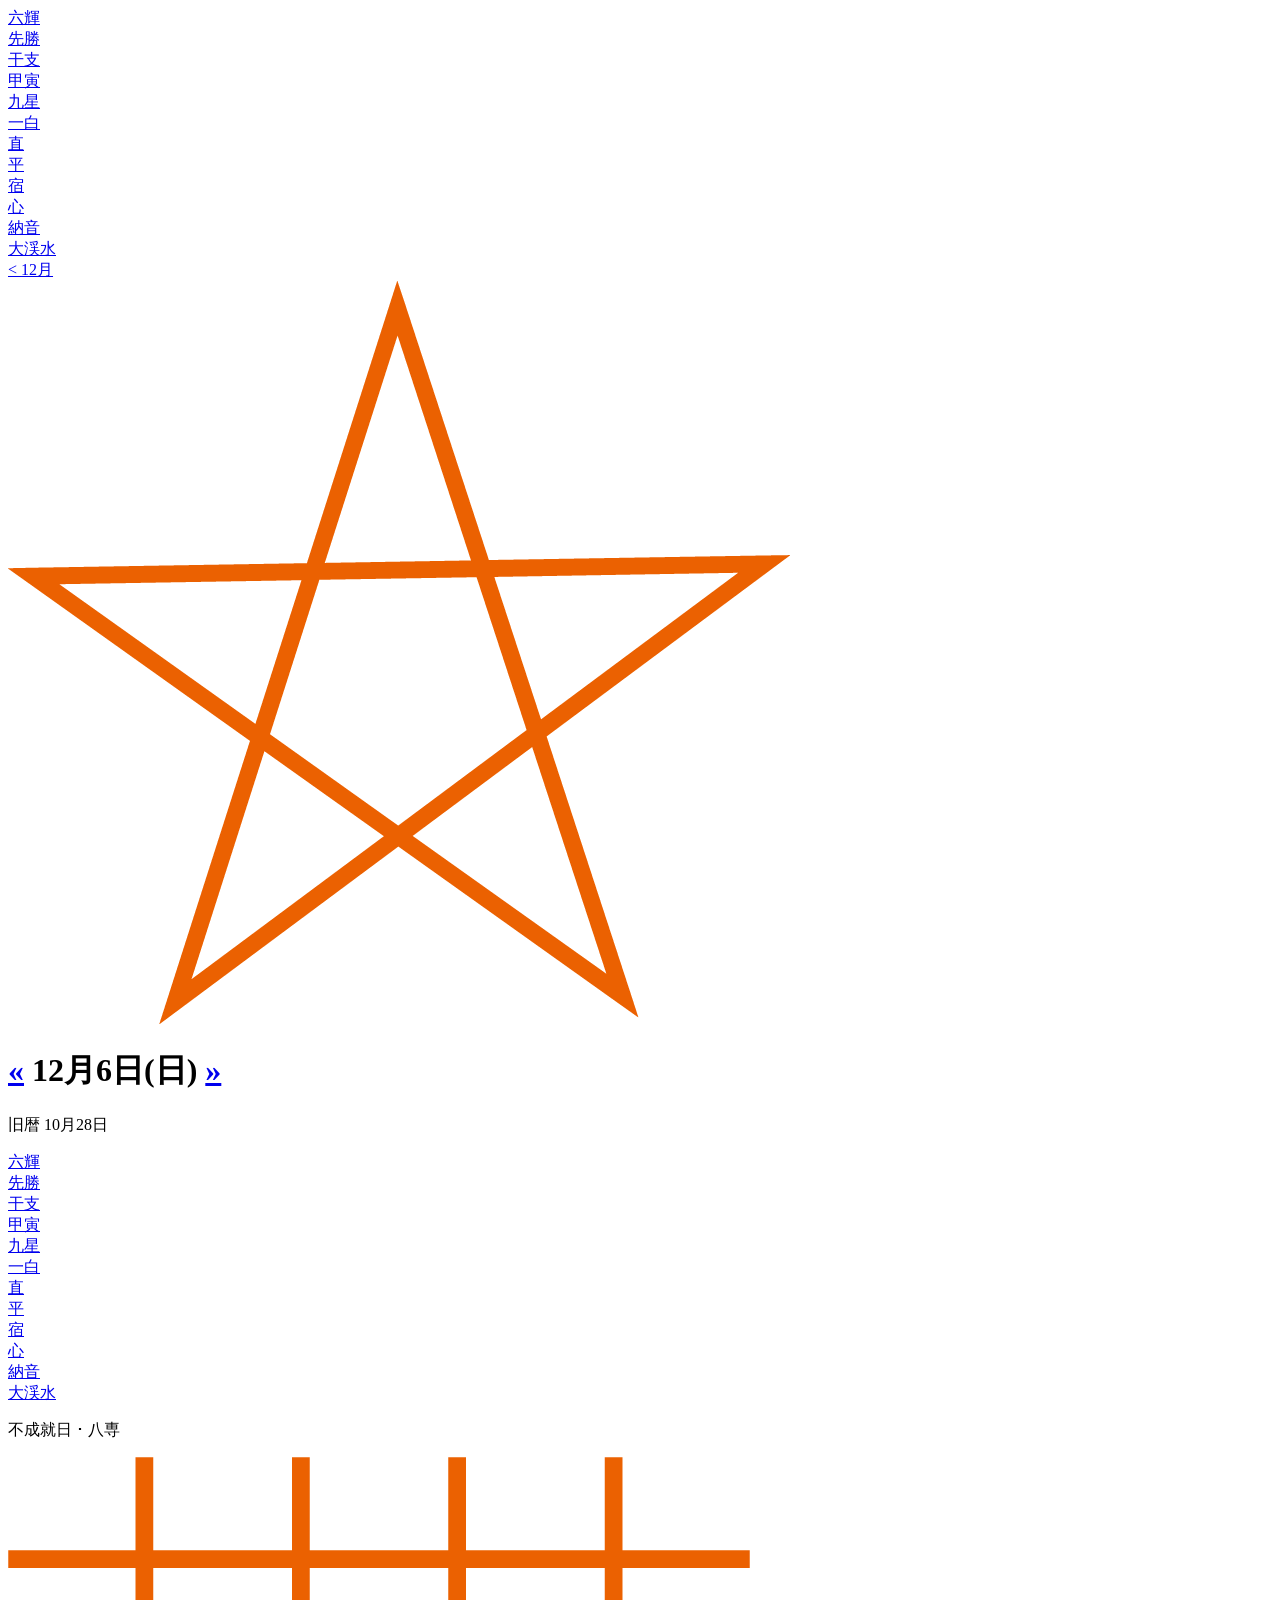
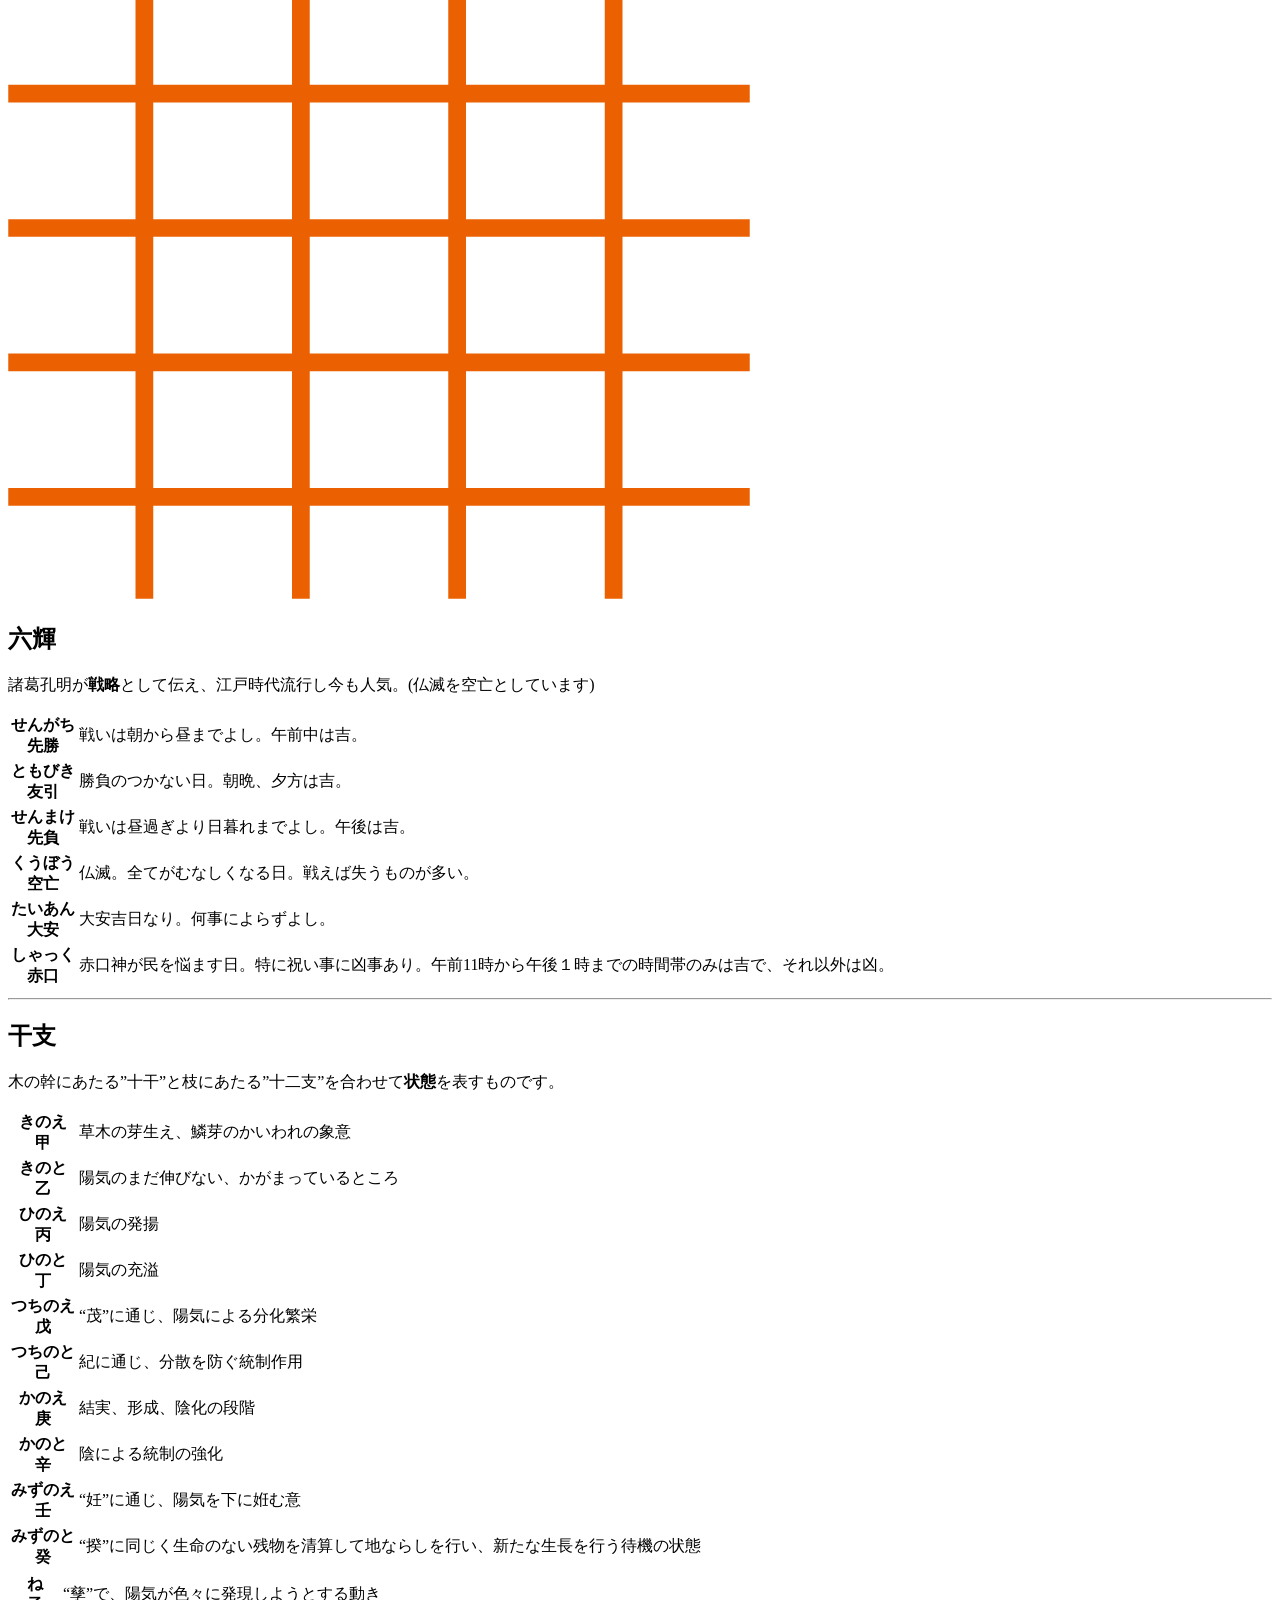
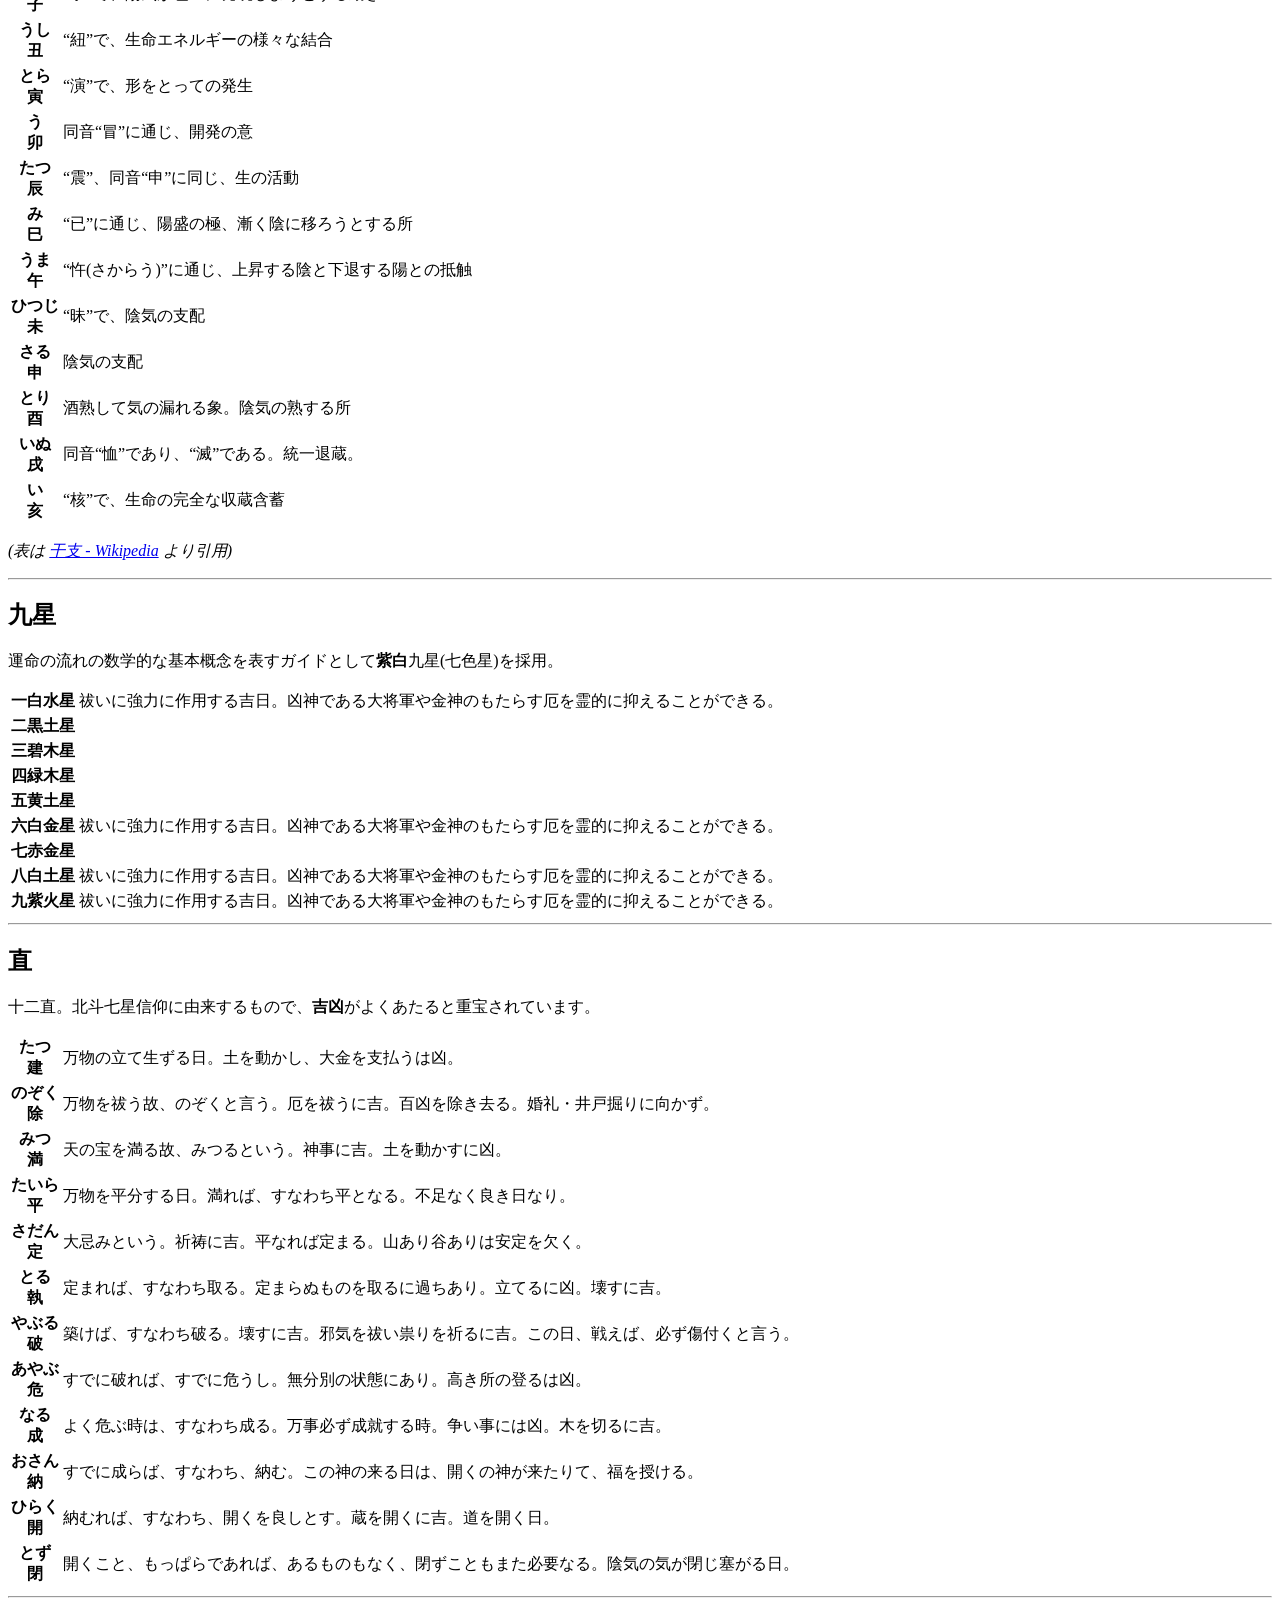
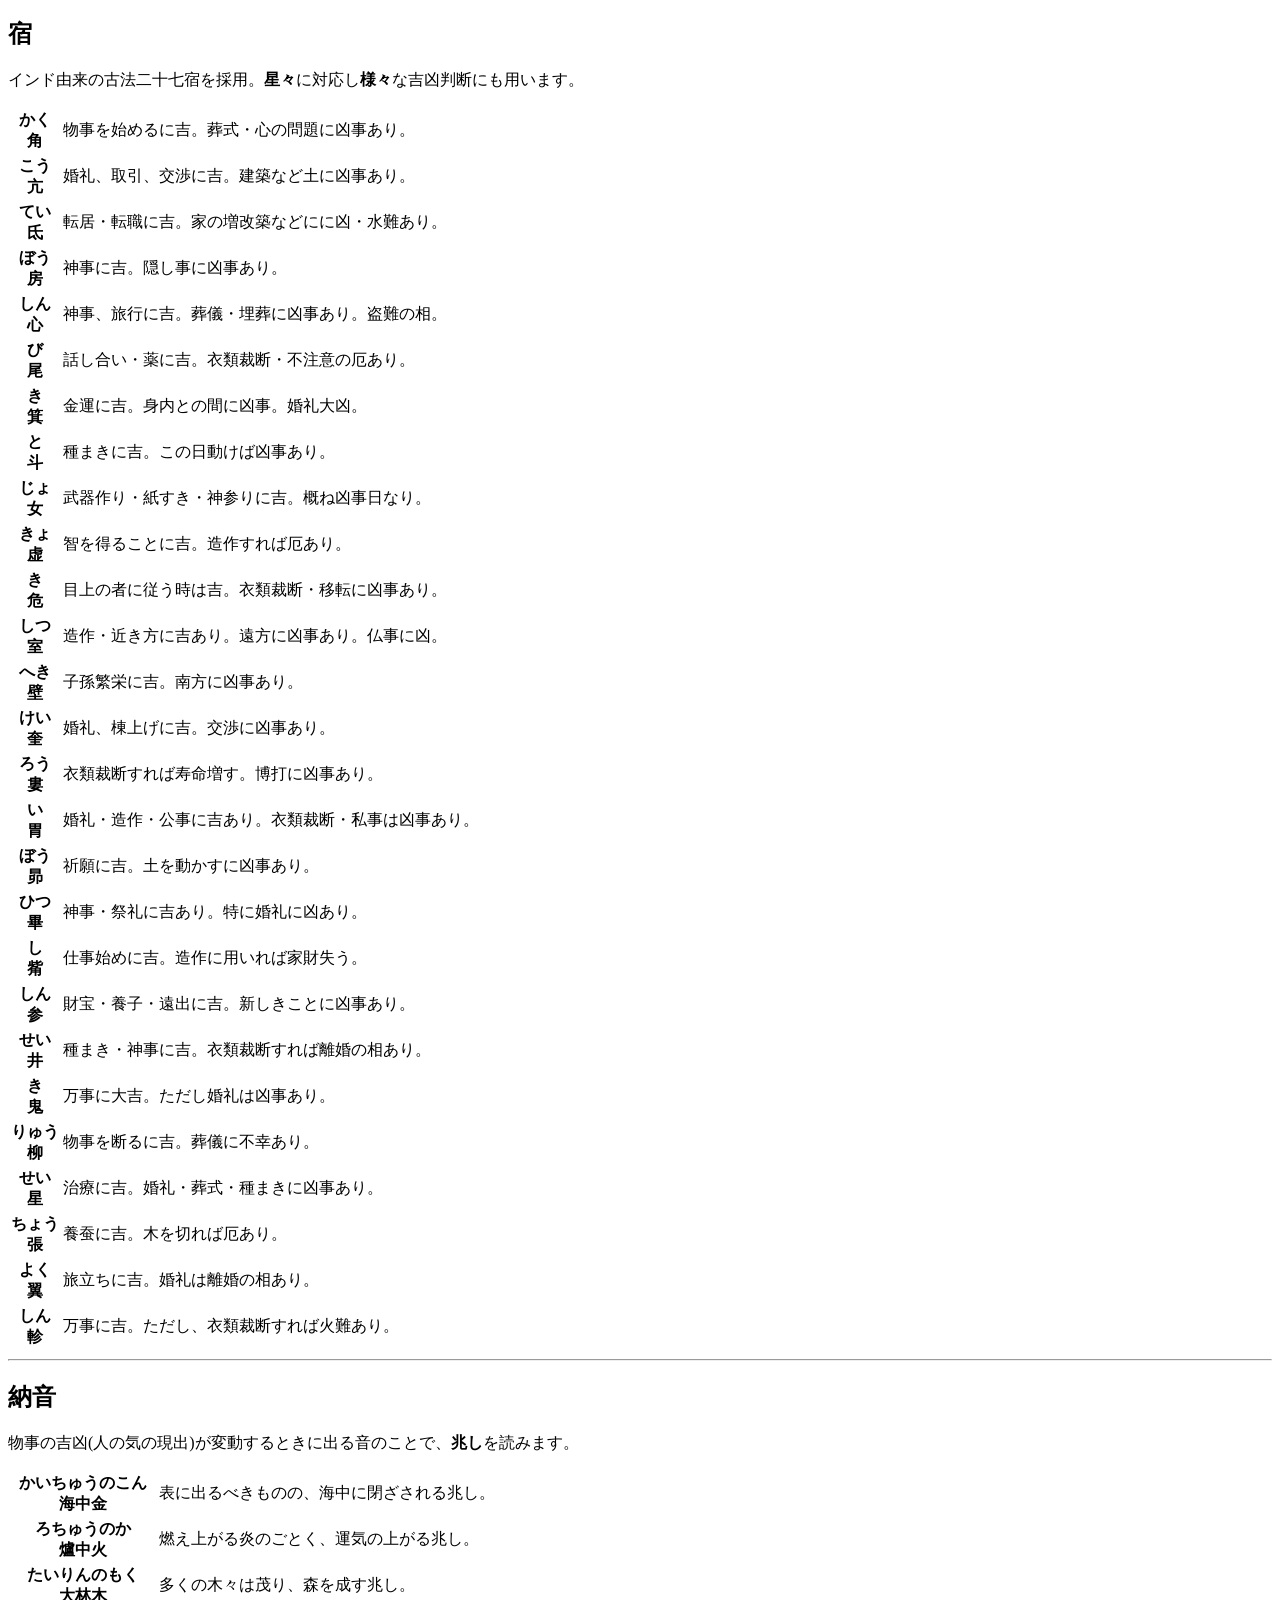
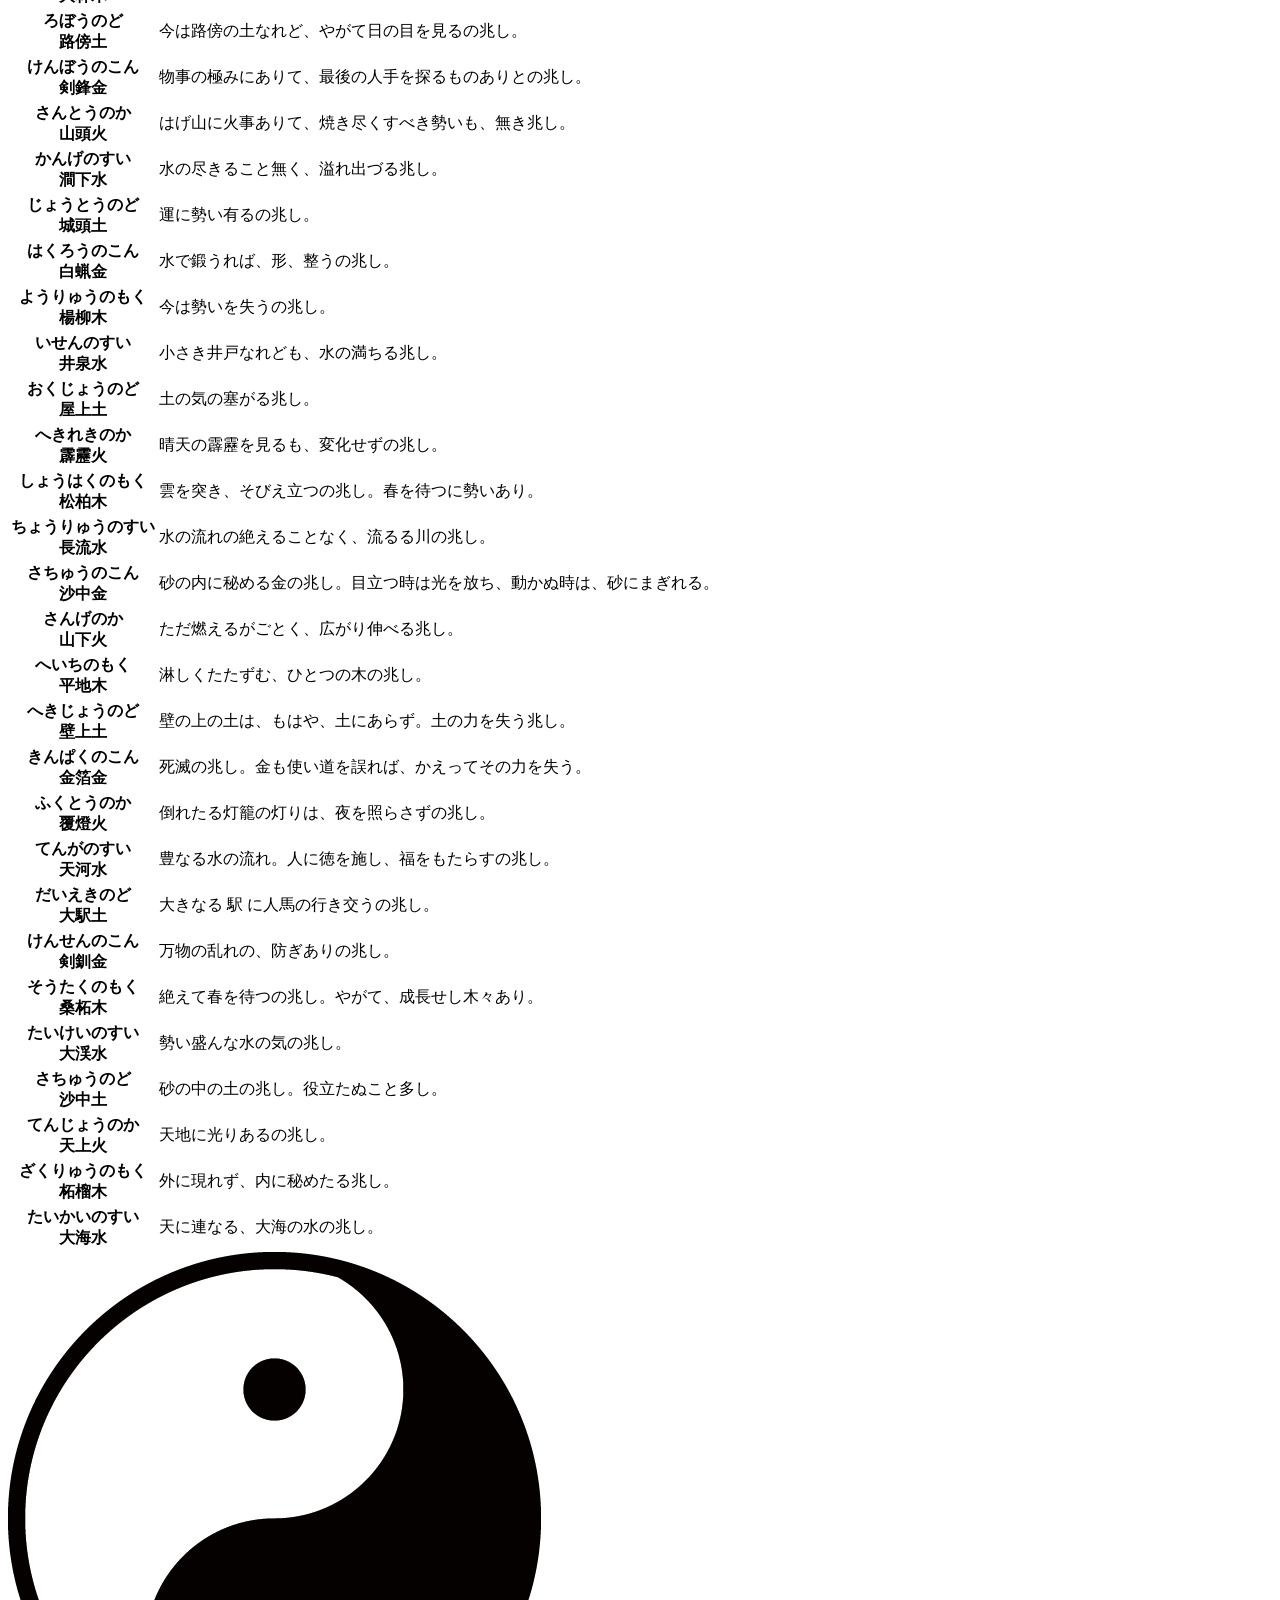
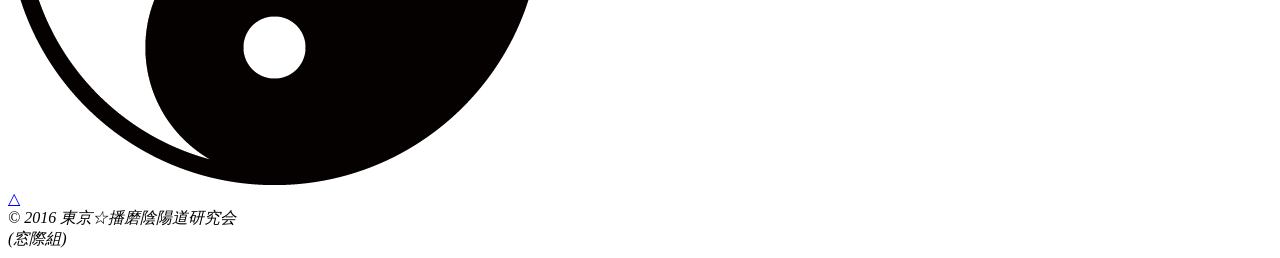
==== index.html @ 5d5a74a8 "Updates" ====
<!DOCTYPE html>
<html>
    <head>
        <title>播磨国陰陽暦</title>
        <meta http-equiv="Content-Type" content="text/html; charset=UTF-8" />
        <meta name="viewport" content="width=device-width, initial-scale=1" />
        <link rel="icon" type="image/png" href="/favicon.png">
        <link rel="apple-touch-icon" sizes="180x180" href="/favicon.png" />
        <link rel="stylesheet" type="text/css" href="koyomi.css" />
        <link rel="stylesheet" type="text/css" href="index.css" />
        <script type="text/javascript" src="hammer.min.js"></script>
    </head>
    <body>
        <div id="toolbar">
            <a href="#六輝" class="box"><div class="title">六輝</div><div class="rokki"></div></a><!--
            --><a href="#干支" class="box"><div class="title">干支</div><div class="eto"></div></a><!--
            --><a href="#九星" class="box"><div class="title">九星</div><div class="kyusei"></div></a><!--
            --><a href="#直" class="box"><div class="title">直</div><div class="choku"></div></a><!--
            --><a href="#宿" class="box"><div class="title">宿</div><div class="shuku"></div></a><!--
            --><a href="#納音" class="box"><div class="title">納音</div><div class="nattin"></div></a> 
        </div>
        <div id="koyomi">
            <div id="gotoMonth"></div>
            <a href="#" id="today"><img class="header" src="img/Five_Elements_and_Pentagram.png" /></a>
            
            <h1>
                <a href="#" class="navi" id="prev">&laquo;</a>
                <span class="current gotoCurrent" id="date"><span class="keyNumber">0</span>月<span class="keyNumber">0</span>日(□)</span>
                <a href="#" class="navi" id="next">&raquo;</a>
            </h1>
            <p class="old"><span class="gotoCurrent" id="oldDate">旧暦 0月0日</span></p>
            
            <a href="#六輝" class="box"><div class="title">六輝</div><div class="rokki"></div></a><!--
            --><a href="#干支" class="box"><div class="title">干支</div><div class="eto"></div></a><!--
            --><a href="#九星" class="box"><div class="title">九星</div><div class="kyusei"></div></a><!--
            --><a href="#直" class="box"><div class="title">直</div><div class="choku"></div></a><!--
            --><a href="#宿" class="box"><div class="title">宿</div><div class="shuku"></div></a><!--
            --><a href="#納音" class="box"><div class="title">納音</div><div class="nattin"></div></a> 
            
            <p id="tags"></p>
            
            <img class="footer" src="img/4×5.png" />
        </div>
        <div id="explanation">
            <!-- 解説 -->
        </div>
        
        <div id="footer-container">
            <img class="footer" src="img/yingyang.png" />
        </div>
        
        <div id="top-container">
            <a href="#" class="navi" id="top">△</a>
        </div>
        
        <address>&copy; 2016 東京☆播磨陰陽道研究会<br />(窓際組)</address>

        <script type="text/javascript" src="main.bundle.js"></script>
    </body>
</html>
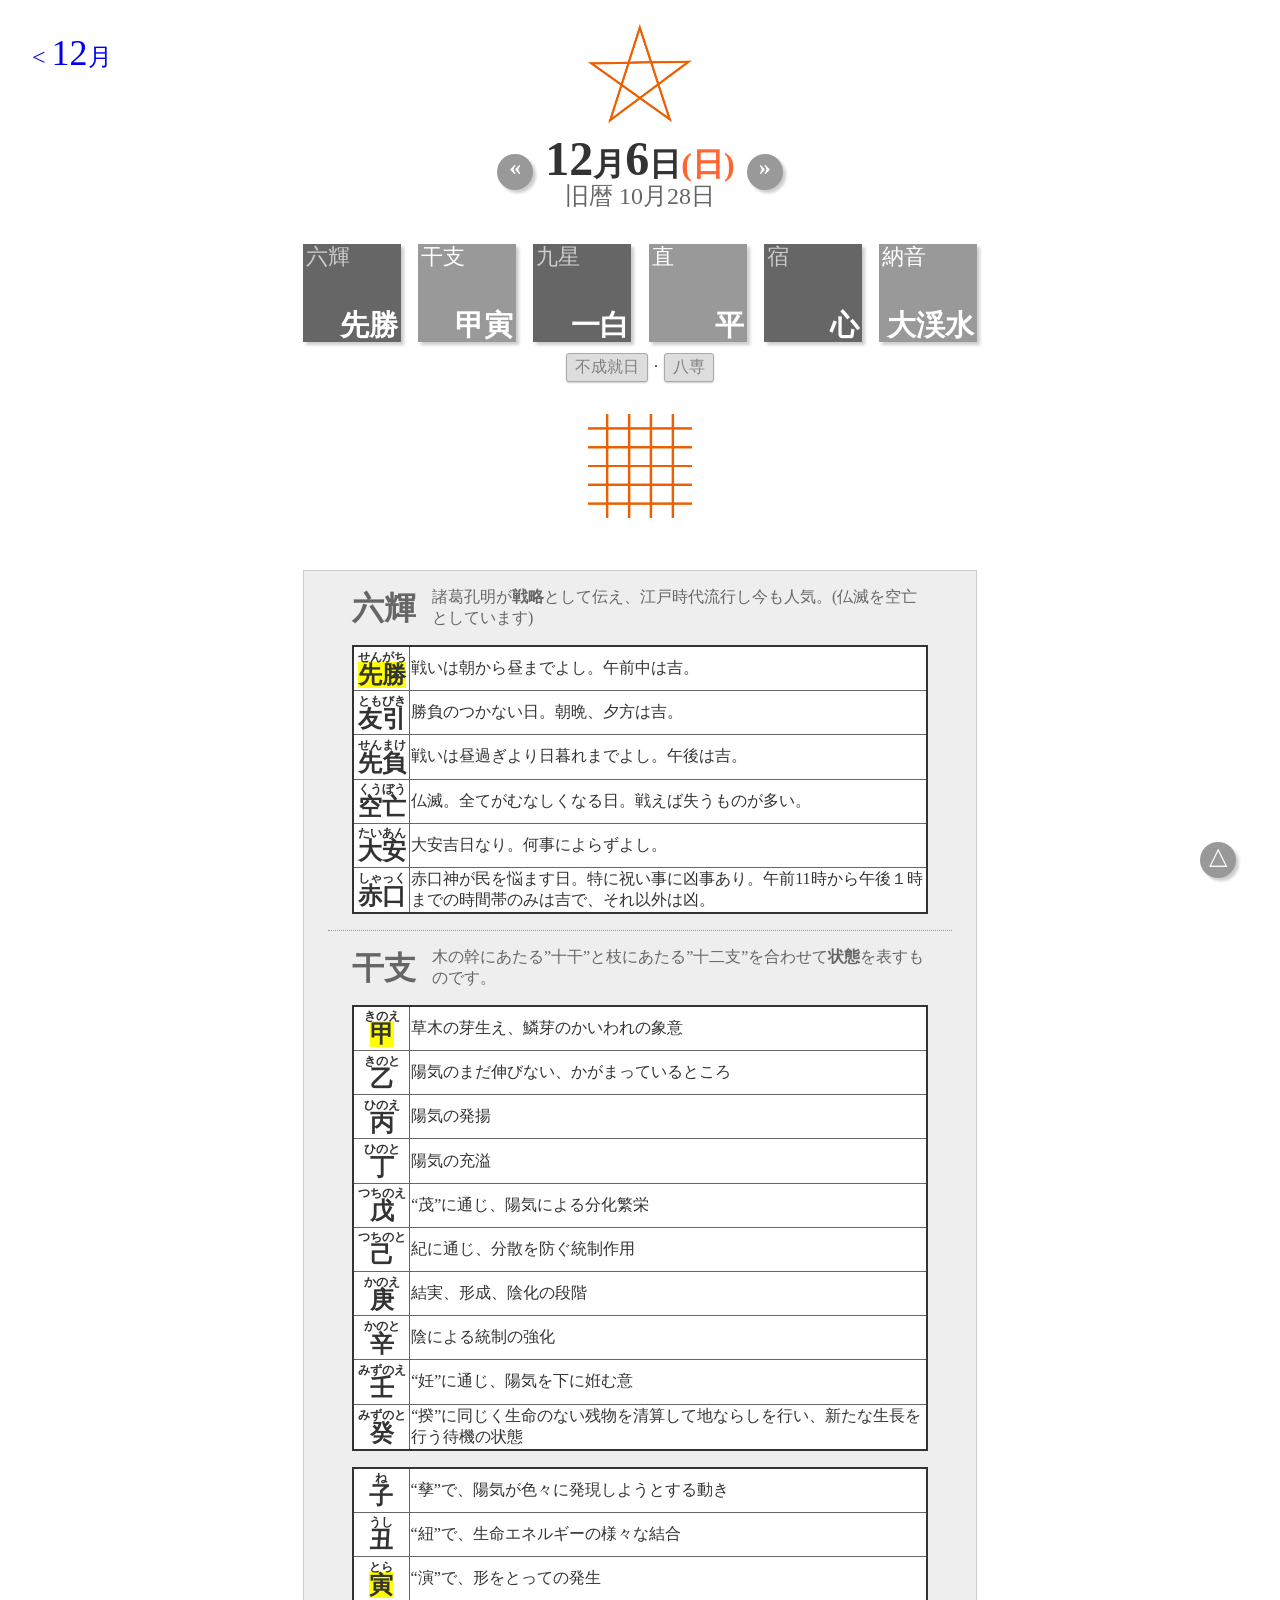
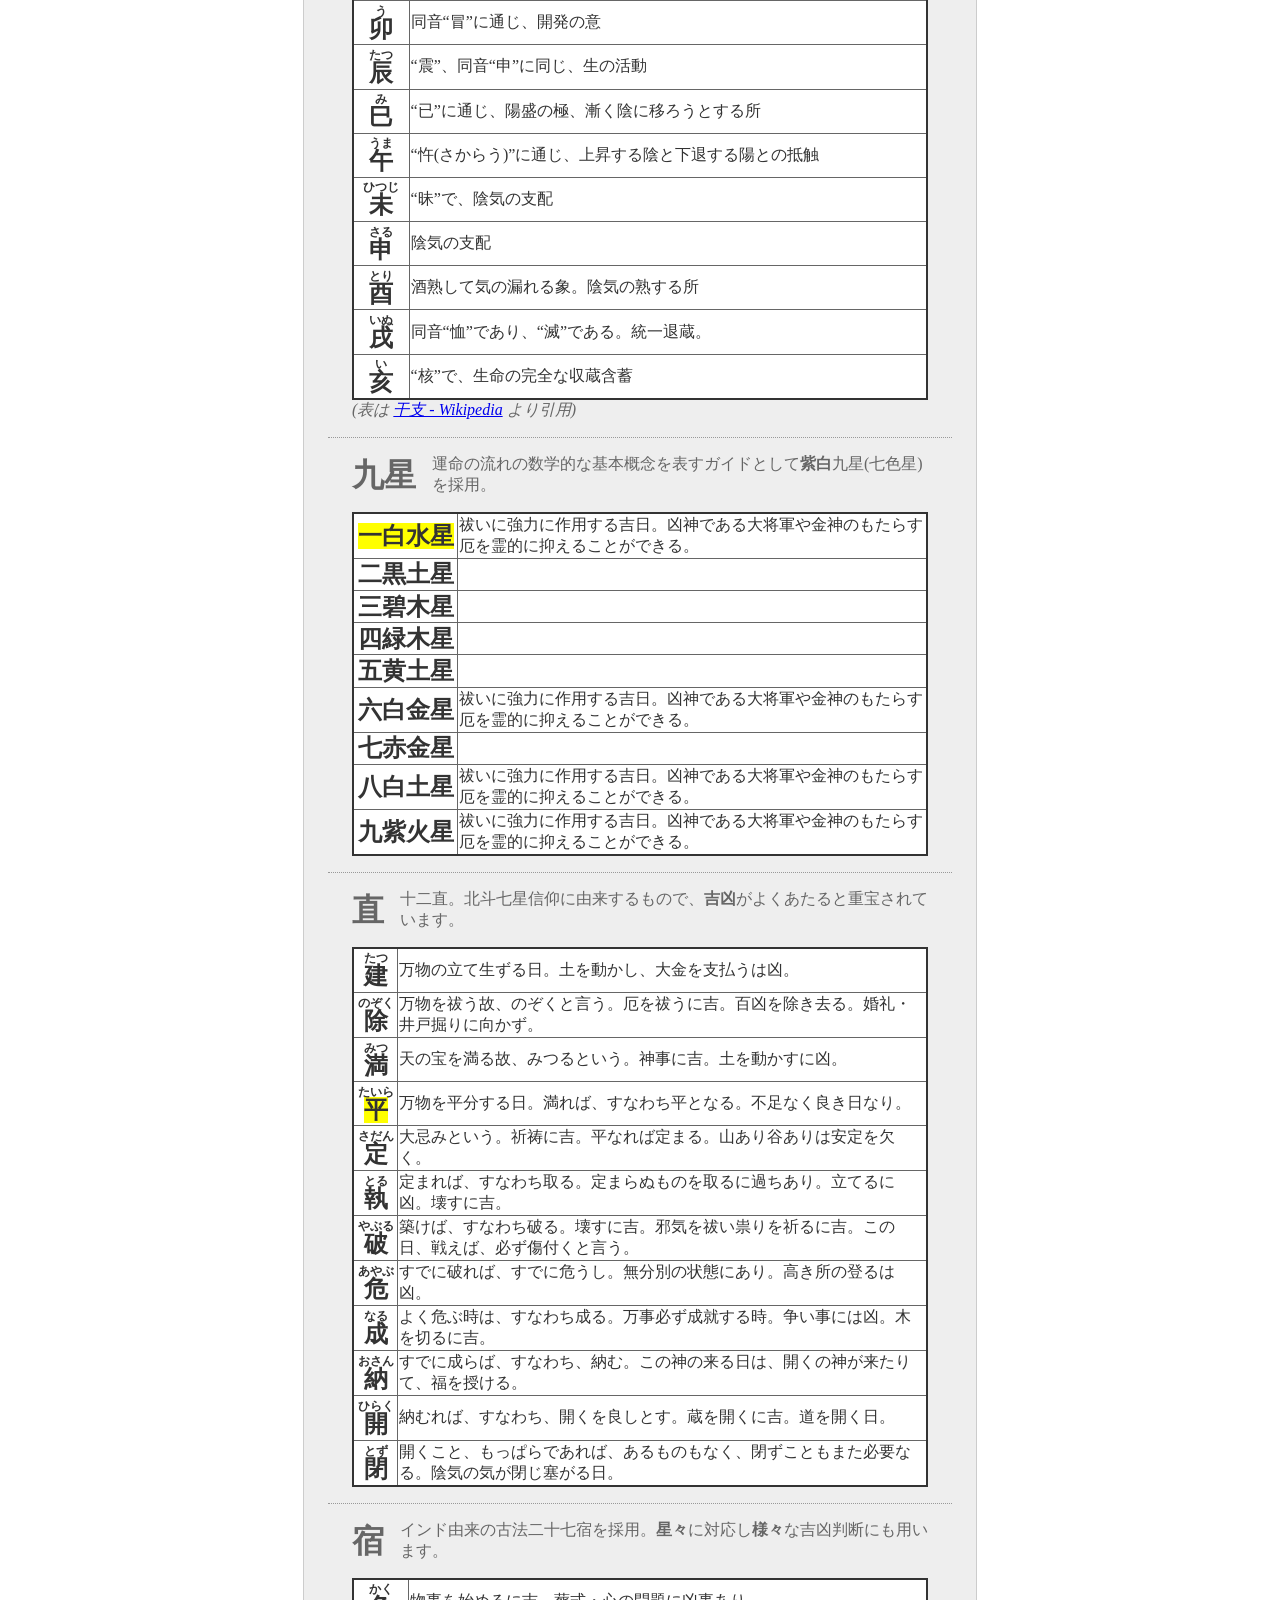
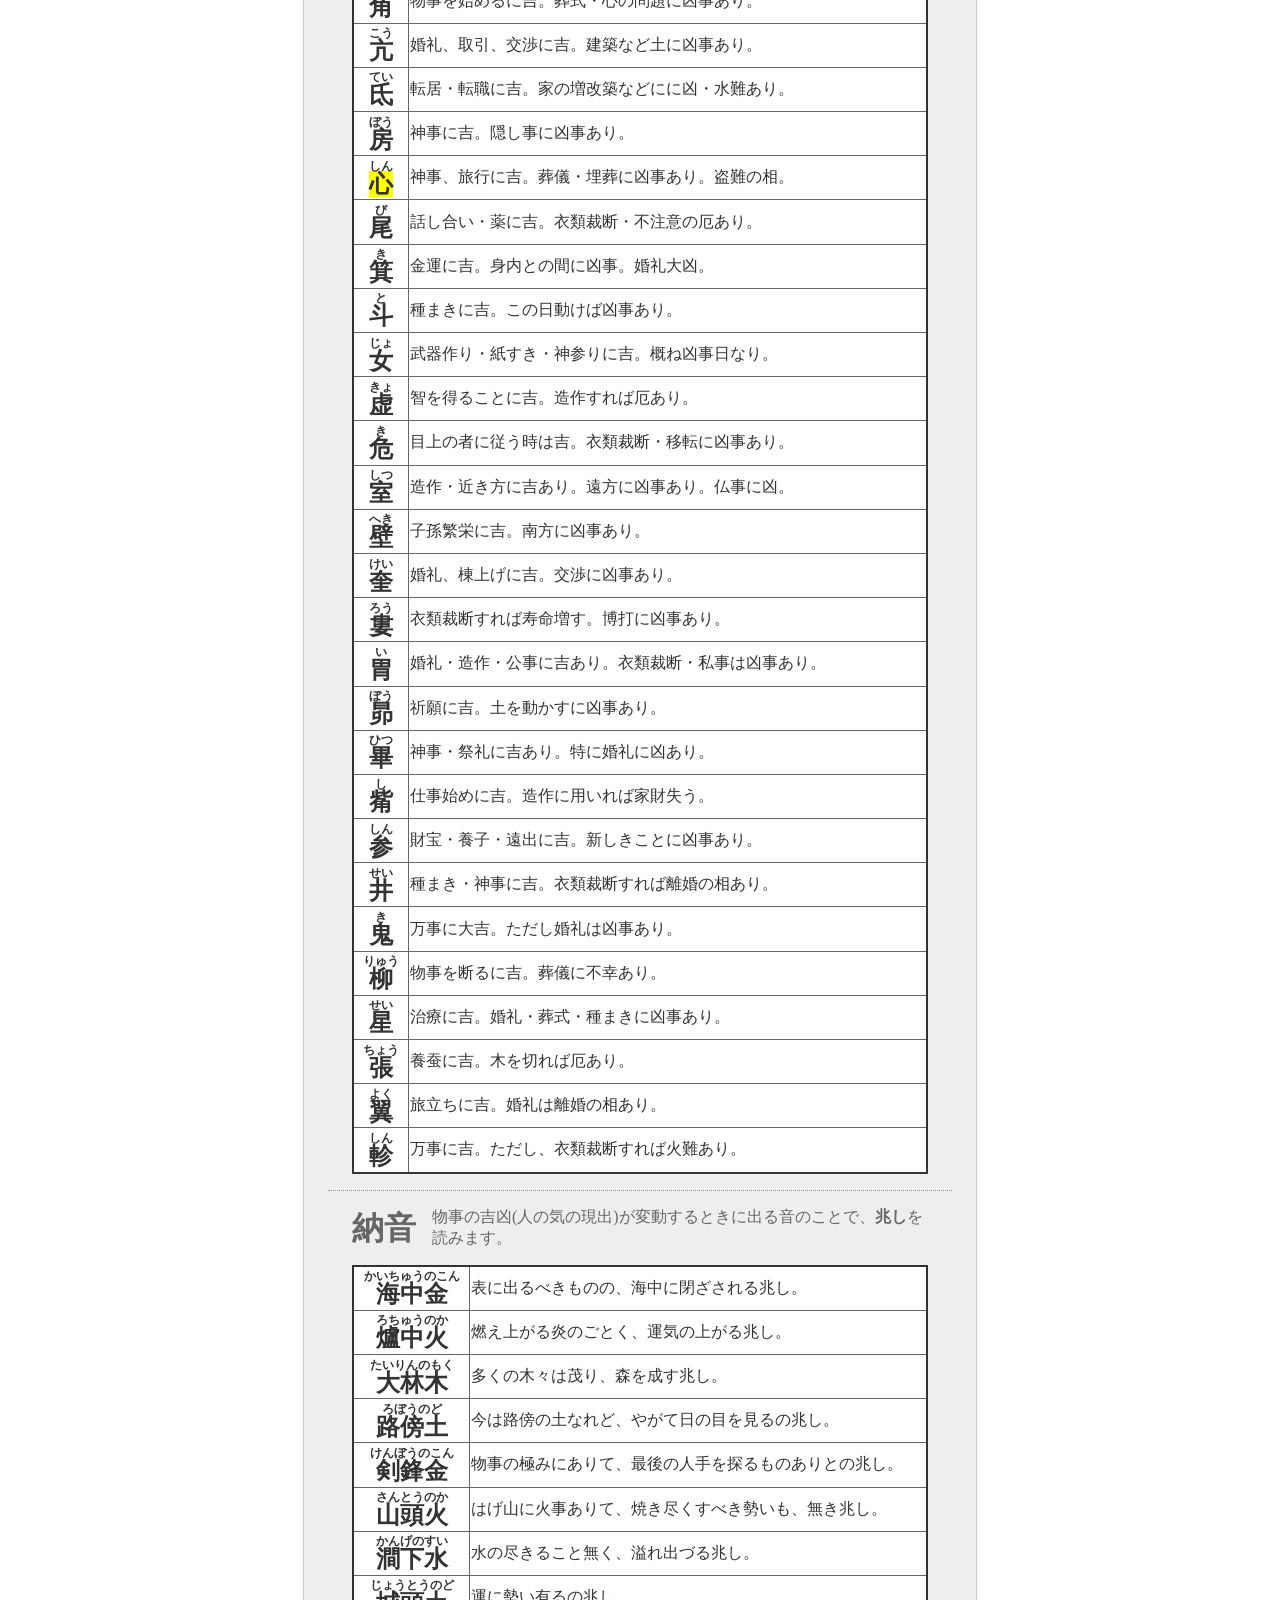
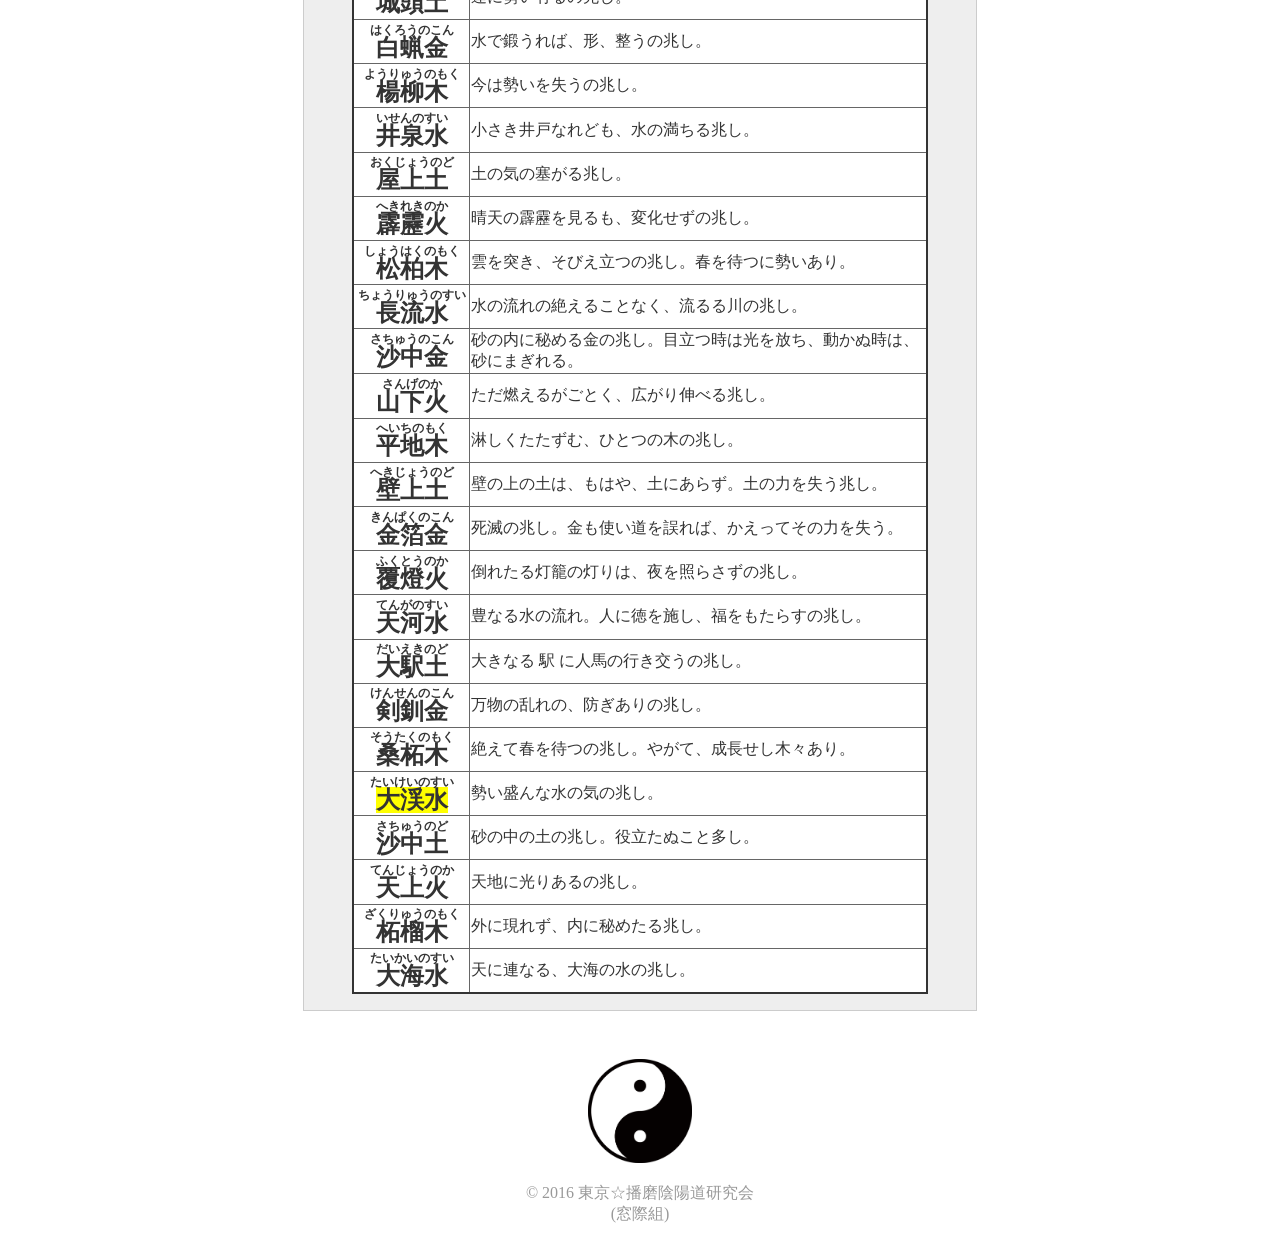
==== commit a1746c1d: "Updates" ====
--- a/index.html
+++ b/index.html
@@ -8,7 +8,8 @@
         <link rel="apple-touch-icon" sizes="180x180" href="/favicon.png" />
         <link rel="stylesheet" type="text/css" href="koyomi.css" />
         <link rel="stylesheet" type="text/css" href="index.css" />
-        <script type="text/javascript" src="hammer.min.js"></script>
+        <link rel="stylesheet" type="text/css" href="Button.css" />
+        <link rel="stylesheet" type="text/css" href="OldDateMonth.css" />
     </head>
     <body>
         <div id="toolbar">
@@ -22,13 +23,8 @@
         <div id="koyomi">
             <div id="gotoMonth"></div>
             <a href="#" id="today"><img class="header" src="img/Five_Elements_and_Pentagram.png" /></a>
-            
-            <h1>
-                <a href="#" class="navi" id="prev">&laquo;</a>
-                <span class="current gotoCurrent" id="date"><span class="keyNumber">0</span>月<span class="keyNumber">0</span>日(□)</span>
-                <a href="#" class="navi" id="next">&raquo;</a>
-            </h1>
-            <p class="old"><span class="gotoCurrent" id="oldDate">旧暦 0月0日</span></p>
+
+            <div id="old-date-month"></div>
             
             <a href="#六輝" class="box"><div class="title">六輝</div><div class="rokki"></div></a><!--
             --><a href="#干支" class="box"><div class="title">干支</div><div class="eto"></div></a><!--
@@ -49,9 +45,7 @@
             <img class="footer" src="img/yingyang.png" />
         </div>
         
-        <div id="top-container">
-            <a href="#" class="navi" id="top">△</a>
-        </div>
+        <div id="top-container"></div>
         
         <address>&copy; 2016 東京☆播磨陰陽道研究会<br />(窓際組)</address>
 
--- a/koyomi.css
+++ b/koyomi.css
@@ -0,0 +1,43 @@
+body {
+    color: #666666;
+    font-family: "Times New Roman", "Hiragino Gothic ProN", sans-serif;
+}
+#koyomi {
+    text-align: center;
+}
+#koyomi a:link,
+.box:link {
+    text-decoration: none;
+}
+#koyomi a:hover,
+.box:hover {
+    background-color: #cccccc;
+}
+.keyNumber {
+    font-size: 1.5em;
+}
+address {
+    font-style: normal;
+    color: #999999;
+    text-align: center;
+}
+@media (min-width: 769px) {
+    /* PC・タブレット用表示 */
+    .header, .footer {
+        margin: 1em;
+        width: 6.5em;
+    }
+    address {
+        font-size: 1em;
+    }
+}
+@media (max-width: 768px) {
+    /* モバイル用デザイン */
+    .header, .footer {
+        margin: 5vw;
+        width: 26vw;
+    }
+    address {
+        font-size: 4vw;
+    }
+}
--- a/index.css
+++ b/index.css
@@ -0,0 +1,363 @@
+#footer-container {
+    text-align: center;
+}
+#gotoMonth {
+    position: absolute;
+}
+#today {
+    display: inline-block;
+}
+#koyomi a#today:hover {
+    background-color: transparent;
+}
+.box {
+    box-shadow: 3px 3px 3px rgba(0,0,0,0.2);
+    line-height: 1.0;
+}
+a.box:nth-child(2n):hover {
+    background-color:#333333;
+}
+.box {
+    background-color: #666666;
+    color: white;
+    display: inline-block;
+    position: relative;
+}
+.box .title {
+    color: #cccccc;
+    text-align: left;
+}
+.box div:last-child {
+    font-weight: bold;
+    position: absolute;
+    text-align: right;
+}
+.box:nth-child(2n+1) {
+    background-color: #999999;
+}
+.box:nth-child(2n+1) .title {
+    color: white;
+}
+#tags .tag {
+    border: 1px solid black;
+    border-radius: 3px;
+    box-shadow: 0px 1px 2px rgba(0,0,0,0.2);
+    display: inline-block;
+    padding: 0.2em 0.5em;
+}
+#tags .nijuShisekki {
+    background-color: #ddffdd;
+    border-color: green;
+    color: darkgreen;
+}
+#tags .goodDay {
+    background-color: #ddddff;
+    border-color: blue;
+    color: darkblue;
+}
+#tags .badDay {
+    background-color: #dddddd;
+    border-color: darkgray;
+    color: gray;
+}
+#toolbar {
+    background-color: #666666;
+    position: fixed;
+    top: -16.6vw;
+    left: 0;
+    opacity: 0;
+    transition: all 0.25s;
+    z-index: 2;
+    width: 100%;
+}
+#toolbar.visible {
+    top: 0;
+    opacity: 1;
+}
+#toolbar .box {
+    padding: 0;
+    margin: 0;
+    display: block;
+    float: left;
+    width: 16.6vw;
+    height: 16.6vw;
+}
+#explanation {
+    background-color: #eeeeee;
+    border: 1px solid #cccccc;
+    padding: 1em;
+}
+#explanation h2 {
+    float: left;
+    font-size: 2em;
+    margin: 0 0.5em 0 0;
+    text-align: right;
+    vertical-align: top;
+}
+#explanation p {
+    margin: 0;
+    padding: 0;
+    vertical-align: bottom;
+}
+#explanation table {
+    border: 2px solid #333333;
+    border-collapse: collapse;
+    clear: both;
+    color: #333333;
+    margin: 1em 0 0 0;
+    width: 100%;
+}
+#explanation td,
+#explanation th {
+    background-color: white;
+    border: 1px solid #666666;
+}
+#explanation th {
+    font-size: 1.5em;
+    line-height: 1.0;
+    padding: 0.15em;
+    vertical-align: center;
+    white-space: nowrap;
+}
+#explanation hr {
+    clear: both;
+    border: none;
+    border-bottom: 1px dotted #999999;
+}
+#explanation .ruby {
+    font-size: 0.5em;
+    position: relative;
+    z-index: 1;
+}
+.marked {
+    background-color: yellow;
+}
+#top-container {
+    position: fixed;
+}
+
+/* month */
+#monthlyCalendar {
+    display: table;
+    border-collapse: collapse;
+    table-layout: fixed;
+    width: 100%;
+}
+.week {
+    display: table-row;
+}
+.week:first-child { height: auto; }
+.dayOfWeek {
+    border-bottom: 1px solid #999999;
+    display: table-cell;
+}
+.week .dateContainer {
+    display: table-cell;
+    vertical-align: top;
+}
+.week > * { color: #333333; }
+.week > *:nth-child(1) { color: #ff6633; }
+.week > *:nth-child(7) { color: #3366ff; }
+.newmoon .date {
+    background-color: #333333;
+    color: white;
+}
+#monthlyCalendar .date {
+    border: 2px solid transparent;
+    margin: 0 auto;
+}
+#monthlyCalendar .fullmoon .date {
+    background-color: white;
+    border: 2px solid #333333;
+    color: #333333;
+}
+.today {
+    background-color: #eeeeee;
+}
+.today .date {
+    font-weight: bold;
+    text-decoration: underline;
+}
+#monthlyCalendar .tag {
+    color: #666666;
+    display: inline-block;
+    overflow: hidden;
+    white-space: nowrap;
+    width: 4em;
+}
+#monthlyCalendar .sekku,
+#monthlyCalendar .zassetsu {
+    color: #ff6633;
+}
+#monthlyCalendar .nijuShisekki {
+    background-color: #ddffdd;
+}
+#monthlyCalendar .goodDay {
+    background-color: #ddddff;
+}
+#monthlyCalendar .badDay {
+    color: #cccccc;
+}
+#modeContainer {
+    position: fixed;
+    
+    background-color: #999999;
+    border-radius: 2em;
+    box-shadow: 3px 3px 3px rgba(0,0,0,0.2);
+    color: white;
+}
+#mode {
+    -moz-appearance: none;
+    -webkit-appearance: none;
+    appearance: none;
+
+    background-color: transparent;
+    border: none;
+    color: inherit;
+    font: inherit;
+    margin: 0;
+    padding: 0.5em 1.5em 0.5em 1em;
+    text-align: center;
+}
+#modeContainer label {
+    margin: 0 1em 0 -1.5em;
+}
+
+@media (min-width: 769px) {
+    /* PC・タブレット用表示 */
+    #gotoMonth {
+        left: 2em;
+        top: 2em;
+    }
+    #gotoMonth a {
+        font-size: 1.5em;
+    }
+    .box {
+        font-size: 1.8em;
+        margin: 0.3em;
+        padding: 0.1em;
+        width: 3.2em;
+        height: 3.2em;
+    }
+    .box .title {
+        font-size: 0.75em;
+    }
+    .box div:last-child {
+        right: 0.1em;
+        bottom: 0.1em;
+    }
+    #tags {
+        margin: 0.1em auto 1em auto;
+    }
+    #toolbar {
+        width: 42em;
+        margin-left: calc((100% - 42em) / 2);
+        margin-left: -webkit-calc((100% - 42em) / 2);
+        margin-right: auto;
+    }
+    #toolbar .box {
+        width: 16.66%;
+        height: 2em;
+    }
+    #explanation {
+        padding: 1em 3em;
+        margin: 2em auto;
+        width: 36em;
+    }
+    #explanation hr {
+        margin: 1em -1.5em;
+    }
+    #top-container {
+        right: 2em;
+        bottom: 2em;
+    }
+
+    /* month */
+    .month #old-date-month {
+        margin-top: 1.5em;
+    }
+    #koyomi {
+        margin: 0 2em;
+    }
+    .week .dateContainer {
+        font-size: 2vh;
+        height: 12vh;
+    }
+    #monthlyCalendar .date {
+        border-radius: 7vh;
+        font-size: 4vh;
+        line-height: 7vh;
+        width: 7vh;
+        height: 7vh;
+    }
+    #modeContainer {
+        right: 2em;
+        bottom: 2em;
+    }
+}
+@media (max-width: 768px) {
+    /* モバイル用デザイン */
+    #gotoMonth {
+        font-size: 6vw;
+        left: 7vw;
+        top: 6vw;
+    }
+    .box {
+        font-size: 7vw;
+        margin: 2vw;
+        padding: 1vw;
+        width: 24vw;
+        height: 24vw;
+    }
+    .box .title {
+        font-size: 5vw;
+    }
+    .box div:last-child {
+        right: 1vw;
+        bottom: 1vw;
+    }
+    #tags {
+        margin: 1vw auto;
+    }
+    #toolbar .nattin {
+        white-space: nowrap;
+        width: 2em;
+        overflow: hidden;
+    }
+    #explanation {
+        margin: 5vw;
+        width: auto;
+    }
+    #explanation hr {
+        margin: 1em 0;
+    }
+    #top-container {
+        left: 7vw;
+        bottom: 7vw;
+    }
+    #top-container .button__link {
+        font-size: 5vw;
+    }
+
+    /* month */
+    .month #old-date-month {
+        margin-top: 8vw;
+    }
+    .week .dateContainer {
+        font-size: 3vw;
+        height: 18vw;
+    }
+    #monthlyCalendar .date {
+        border-radius: 11vw;
+        font-size: 6vw;
+        line-height: 11vw;
+        width: 11vw;
+        height: 11vw;
+    }
+    #modeContainer {
+        font-size: 4vw;
+        right: 7vw;
+        bottom: 7vw;
+    }
+}
+
--- a/Button.css
+++ b/Button.css
@@ -0,0 +1,30 @@
+.button {
+    background-color: #999999;
+    box-shadow: 3px 3px 3px rgba(0,0,0,0.2);
+    color: white;
+    display: inline-block;
+    font-family: "Times New Roman", "Hiragino Gothic ProN", sans-serif;
+    text-align: center;
+    text-decoration: none;
+}
+@media (min-width: 769px) {
+    /* PC・タブレット用表示 */
+    .button {
+        border-radius: 1em;
+        font-size: 1.5em;
+        margin: -1em 0.5em;
+        padding: -1em;
+        width: 1.5em;
+        height: 1.5em;
+    }
+}
+@media (max-width: 768px) {
+    /* モバイル用デザイン */
+    .button {
+        border-radius: 8vw;
+        font-size: 6vw;
+        margin-top: 3vw;
+        width: 9vw;
+        height: 9vw;
+    }
+}
--- a/OldDateMonth.css
+++ b/OldDateMonth.css
@@ -0,0 +1,51 @@
+.old-date-month {
+    font-family: "Times New Roman", "Hiragino Gothic ProN", sans-serif;
+    text-align: center;
+}
+.old-date-month__caption {
+    color: #333333;
+    font-weight: bold;
+    margin: 0;
+    margin-top: 0;
+}
+.old-date-month__caption .old-date-month__current {
+    margin: 0;
+    line-height: 1em;
+}
+.old-date-month__keyNumber {
+    font-size: 1.5em;
+}
+.old-date-month__old {
+    color: #666666;
+    margin: 0;
+}
+.old-date-month--dayOfWeek0 { color: #ff6633; }
+.old-date-month--dayOfWeek6 { color: #3366ff; }
+@media (min-width: 769px) {
+    /* PC・タブレット用表示 */
+    .old-date-month__caption .old-date-month__current {
+        font-size: 2em;
+    }
+    .old-date-month__old {
+        font-size: 1.5em;
+        margin-bottom: 1em;
+    }
+}
+@media (max-width: 768px) {
+    /* モバイル用デザイン */
+    .old-date-month__prev {
+        float: left;
+        margin-left: 5vw;
+    }
+    .old-date-month__next {
+        float: right;
+        margin-right: 5vw;
+    }
+    .old-date-month__caption .old-date-month__current {
+        font-size: 8vw;
+    }
+    .old-date-month__old {
+        font-size: 6vw;
+        margin-bottom: 3vw;
+    }
+}
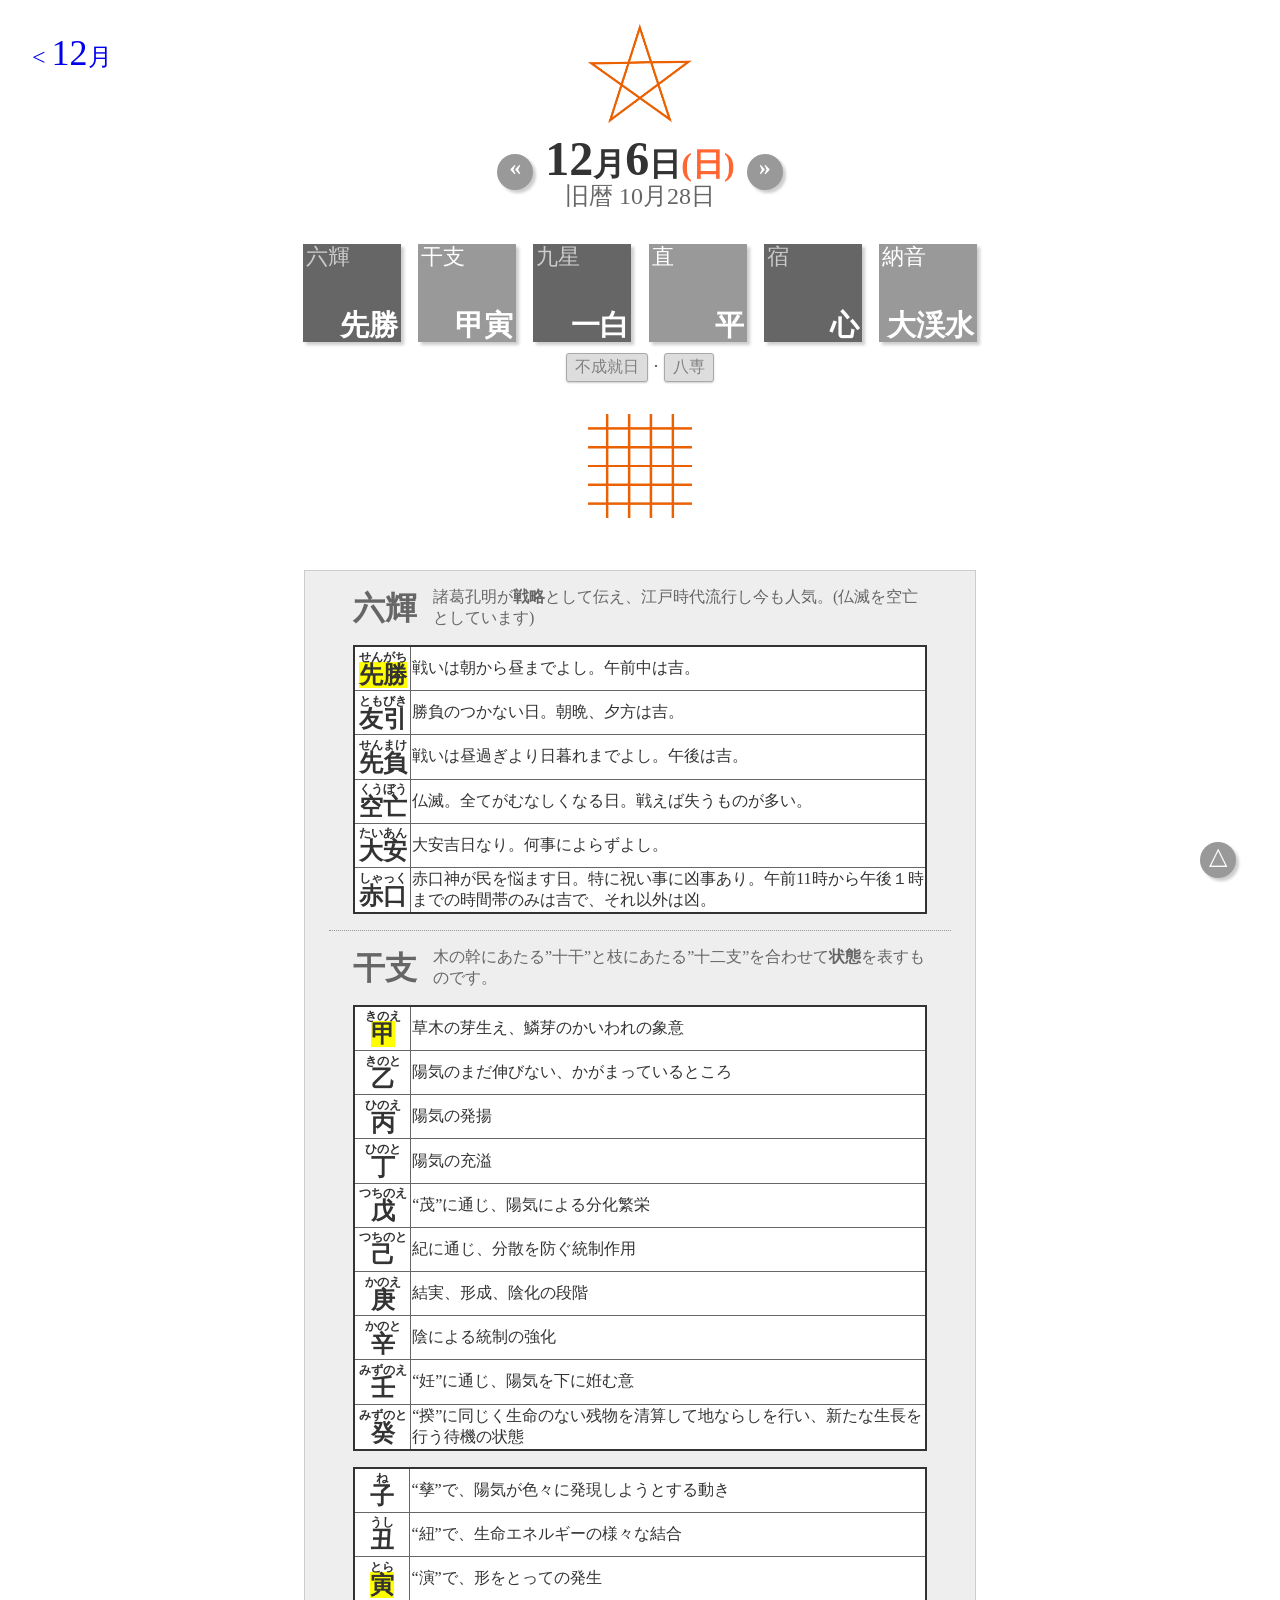
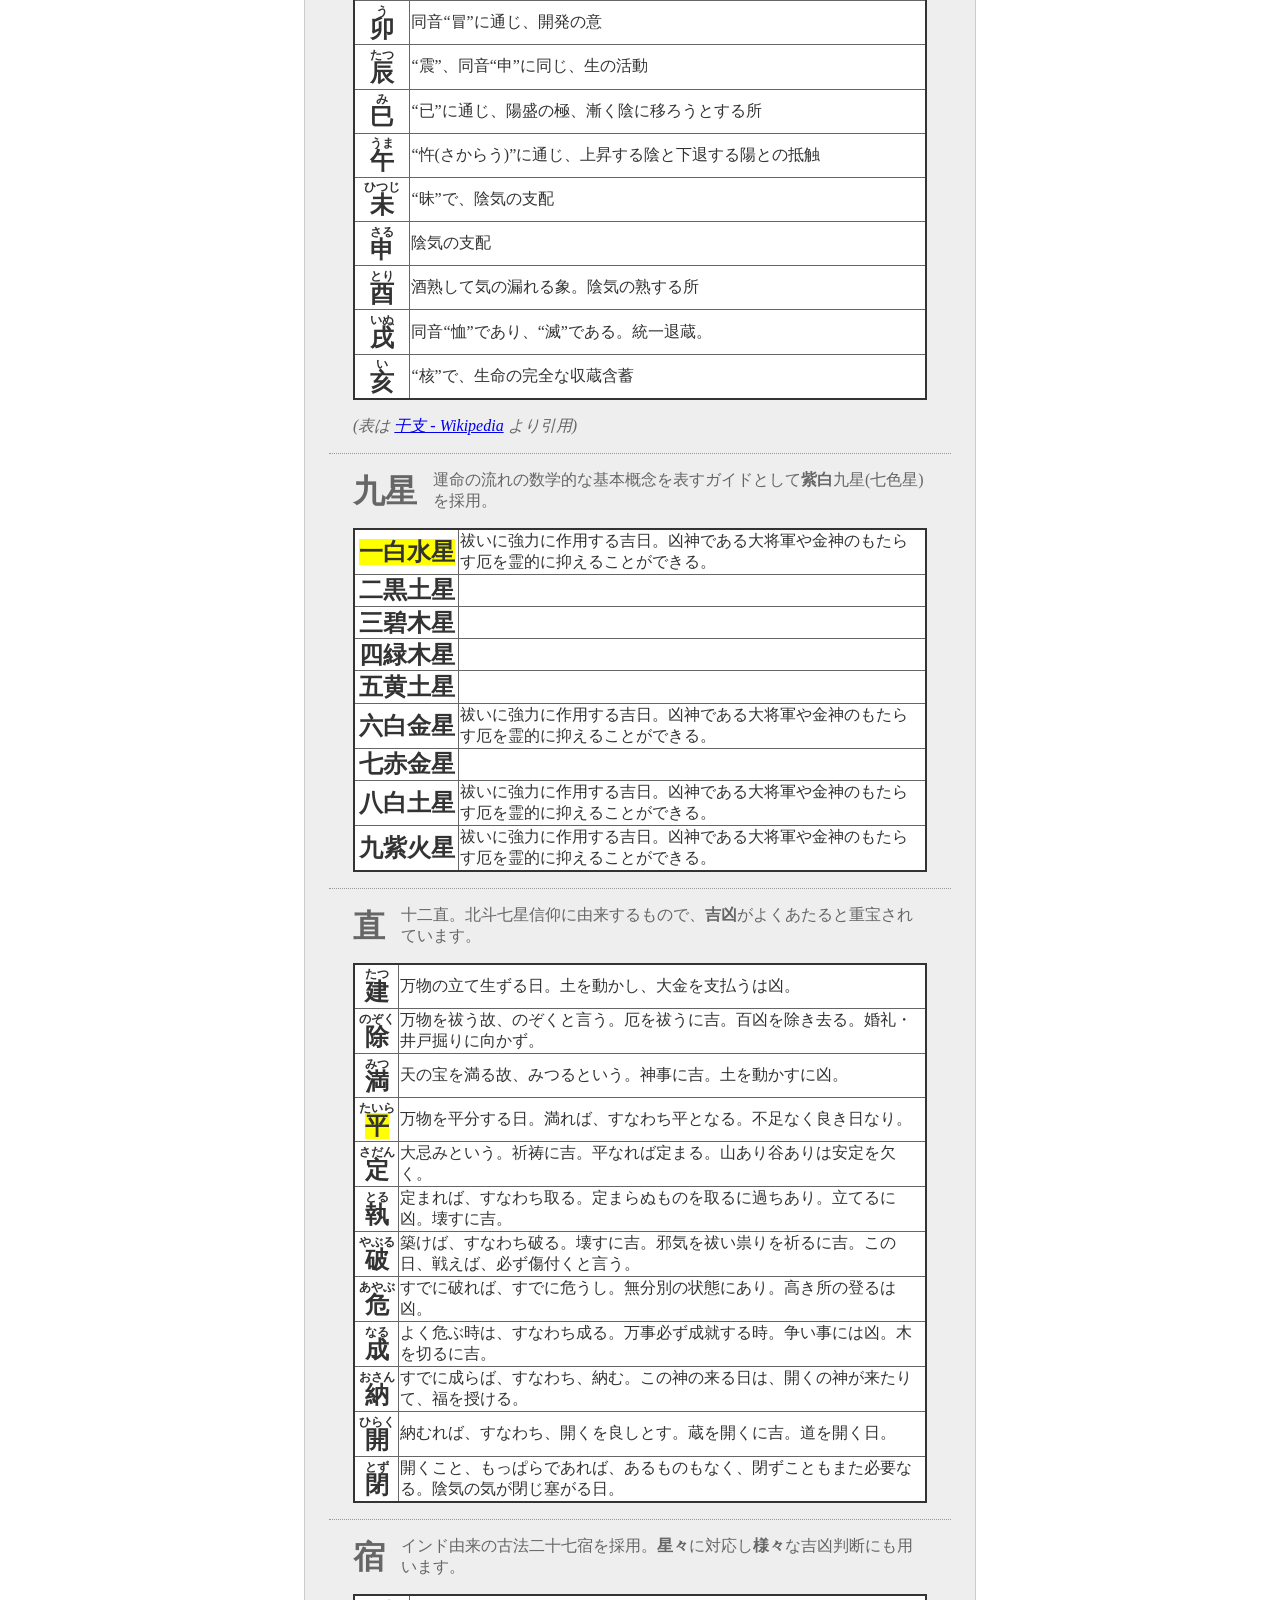
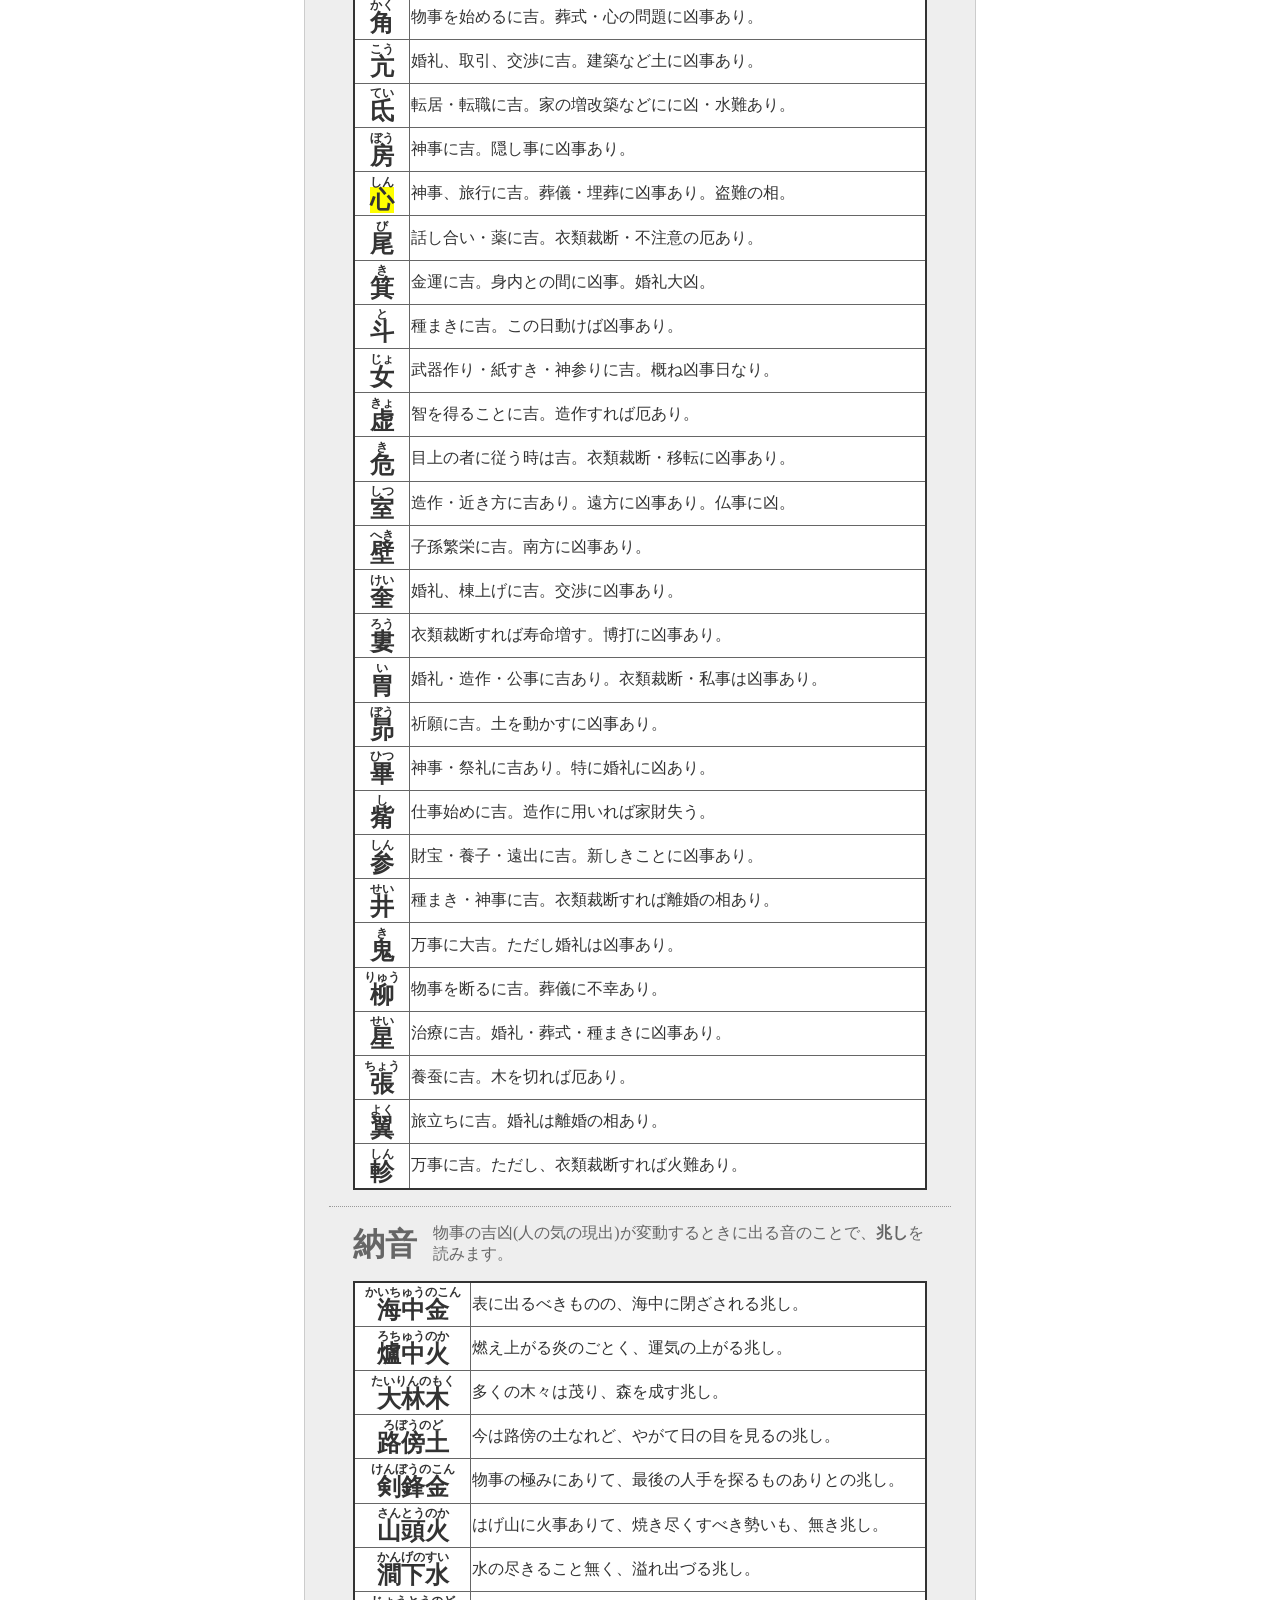
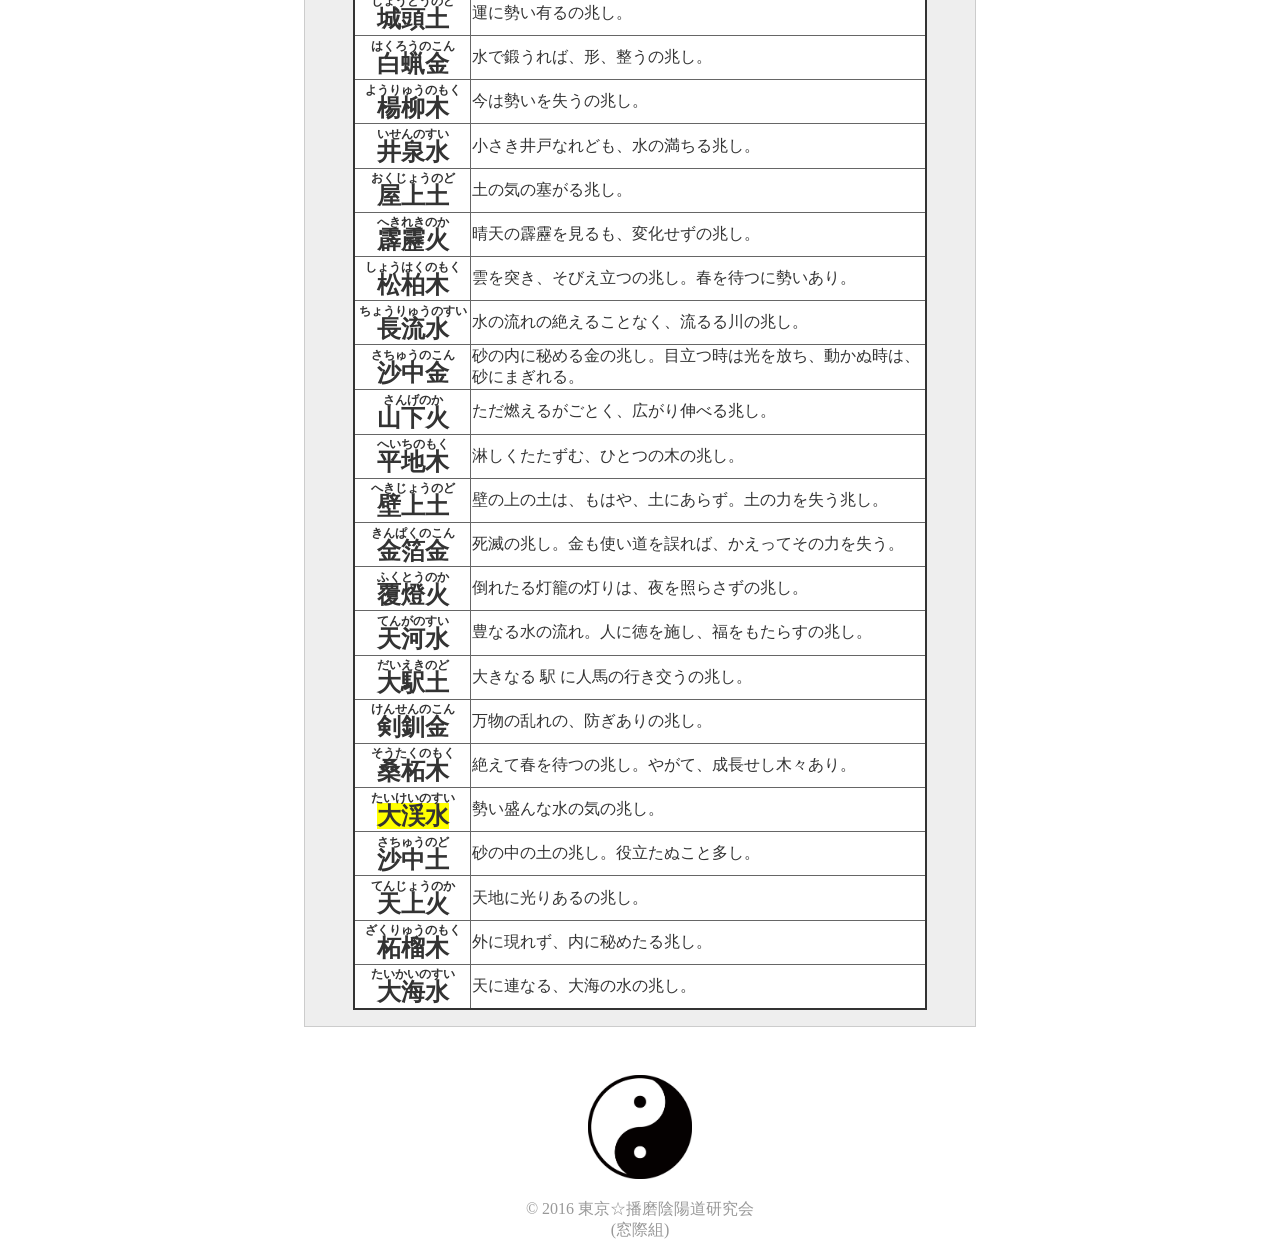
==== commit f0f75e70: "Updates" ====
--- a/index.html
+++ b/index.html
@@ -10,6 +10,7 @@
         <link rel="stylesheet" type="text/css" href="index.css" />
         <link rel="stylesheet" type="text/css" href="Button.css" />
         <link rel="stylesheet" type="text/css" href="OldDateMonth.css" />
+        <link rel="stylesheet" type="text/css" href="Explanations.css" />
     </head>
     <body>
         <div id="toolbar">
--- a/index.css
+++ b/index.css
@@ -82,53 +82,6 @@
     width: 16.6vw;
     height: 16.6vw;
 }
-#explanation {
-    background-color: #eeeeee;
-    border: 1px solid #cccccc;
-    padding: 1em;
-}
-#explanation h2 {
-    float: left;
-    font-size: 2em;
-    margin: 0 0.5em 0 0;
-    text-align: right;
-    vertical-align: top;
-}
-#explanation p {
-    margin: 0;
-    padding: 0;
-    vertical-align: bottom;
-}
-#explanation table {
-    border: 2px solid #333333;
-    border-collapse: collapse;
-    clear: both;
-    color: #333333;
-    margin: 1em 0 0 0;
-    width: 100%;
-}
-#explanation td,
-#explanation th {
-    background-color: white;
-    border: 1px solid #666666;
-}
-#explanation th {
-    font-size: 1.5em;
-    line-height: 1.0;
-    padding: 0.15em;
-    vertical-align: center;
-    white-space: nowrap;
-}
-#explanation hr {
-    clear: both;
-    border: none;
-    border-bottom: 1px dotted #999999;
-}
-#explanation .ruby {
-    font-size: 0.5em;
-    position: relative;
-    z-index: 1;
-}
 .marked {
     background-color: yellow;
 }
@@ -260,12 +213,8 @@
         height: 2em;
     }
     #explanation {
-        padding: 1em 3em;
         margin: 2em auto;
-        width: 36em;
-    }
-    #explanation hr {
-        margin: 1em -1.5em;
+        width: 42em;
     }
     #top-container {
         right: 2em;
@@ -328,9 +277,6 @@
         margin: 5vw;
         width: auto;
     }
-    #explanation hr {
-        margin: 1em 0;
-    }
     #top-container {
         left: 7vw;
         bottom: 7vw;
--- a/Explanations.css
+++ b/Explanations.css
@@ -0,0 +1,62 @@
+.explanations {
+    background-color: #eeeeee;
+    border: 1px solid #cccccc;
+    padding: 1em;
+}
+.explanation__title {
+    float: left;
+    font-size: 2em;
+    margin: 0 0.5em 0 0;
+    text-align: right;
+    vertical-align: top;
+}
+.explanation__description {
+    margin: 0;
+    padding: 0;
+    vertical-align: bottom;
+}
+.explanation-table {
+    border: 2px solid #333333;
+    border-collapse: collapse;
+    clear: both;
+    color: #333333;
+    margin: 1em 0 0 0;
+    width: 100%;
+}
+.explanation-table__title-cell,
+.explanation-table__text-cell {
+    background-color: white;
+    border: 1px solid #666666;
+}
+.explanation-table__title-cell {
+    font-size: 1.5em;
+    line-height: 1.0;
+    padding: 0.15em;
+    vertical-align: center;
+    white-space: nowrap;
+}
+.explanations__separator {
+    clear: both;
+    border: none;
+    border-bottom: 1px dotted #999999;
+}
+.explanation-table__title-ruby {
+    font-size: 0.5em;
+    position: relative;
+    z-index: 1;
+}
+@media (min-width: 769px) {
+    /* PC・タブレット用表示 */
+    .explanations {
+        padding: 1em 3em;
+    }
+    .explanations__separator {
+        margin: 1em -1.5em;
+    }
+}
+@media (max-width: 768px) {
+    /* モバイル用デザイン */
+    .explanations__separator {
+        margin: 1em 0;
+    }
+}
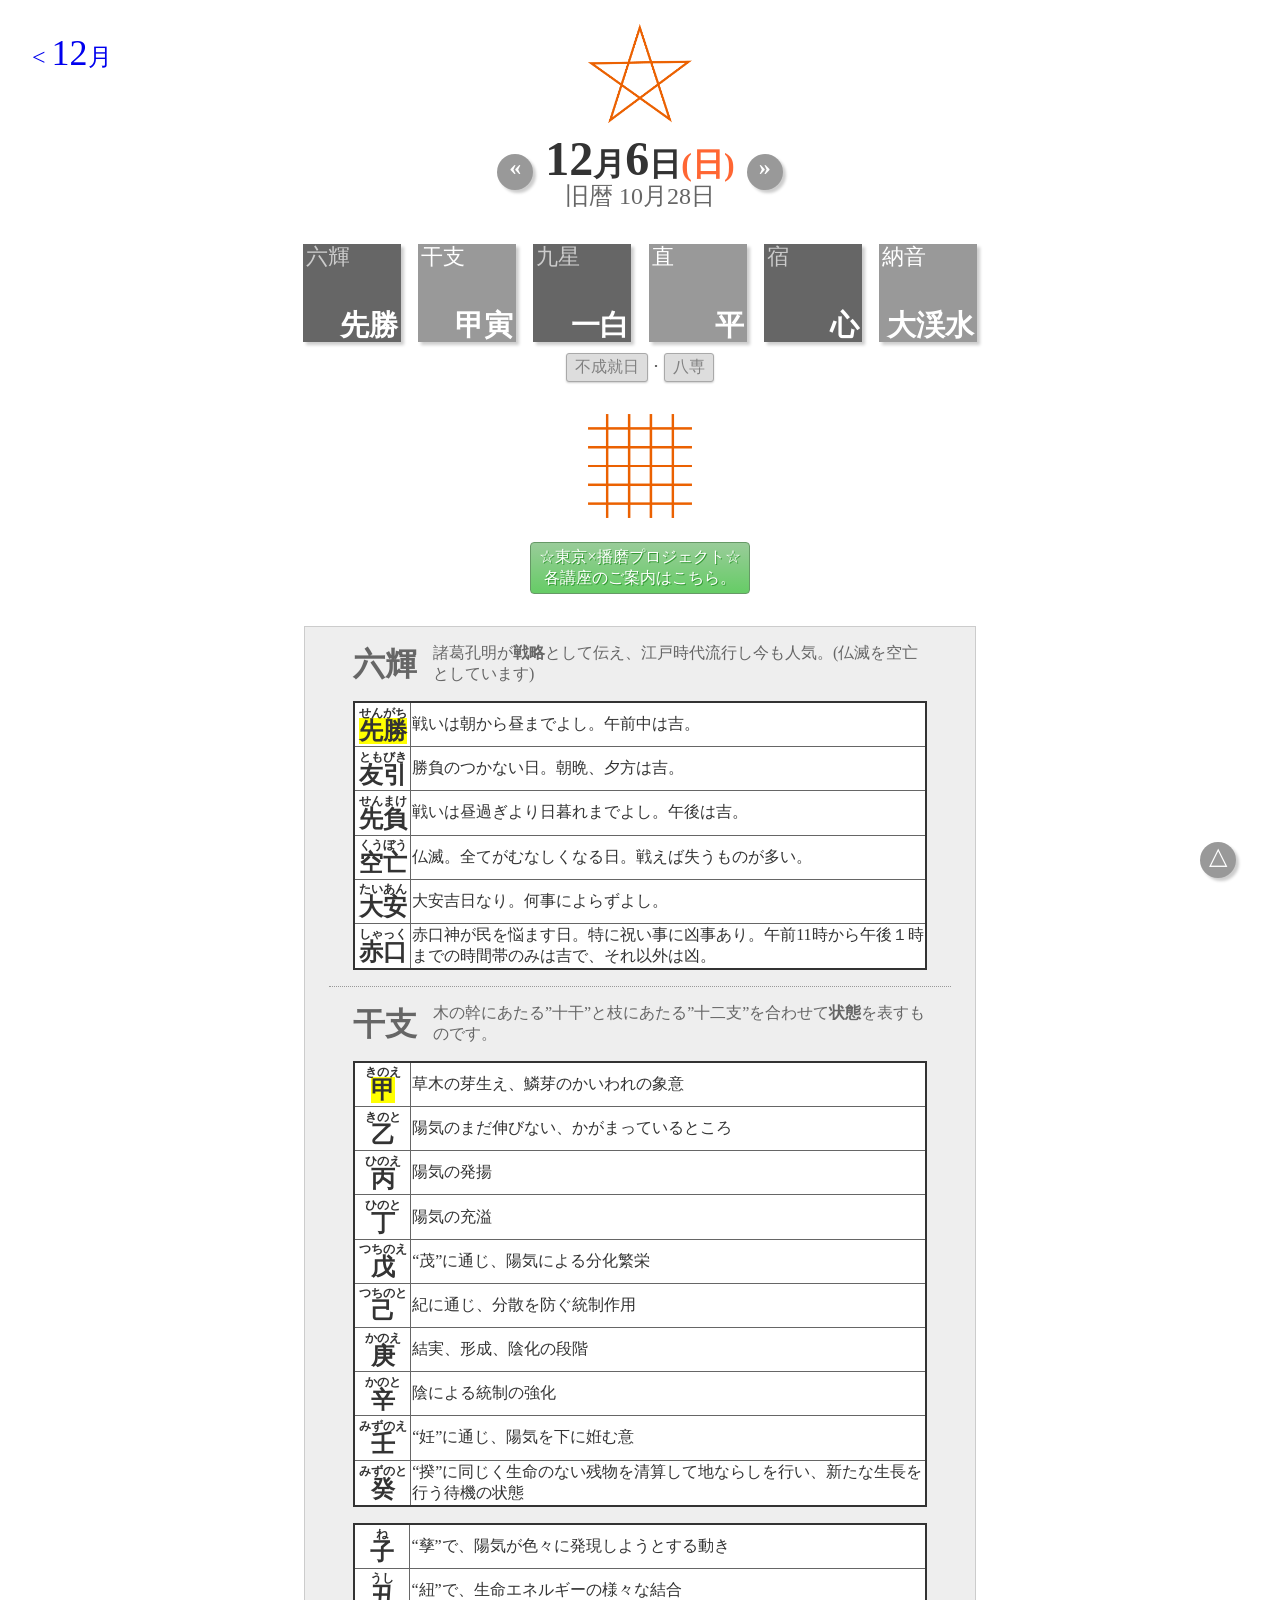
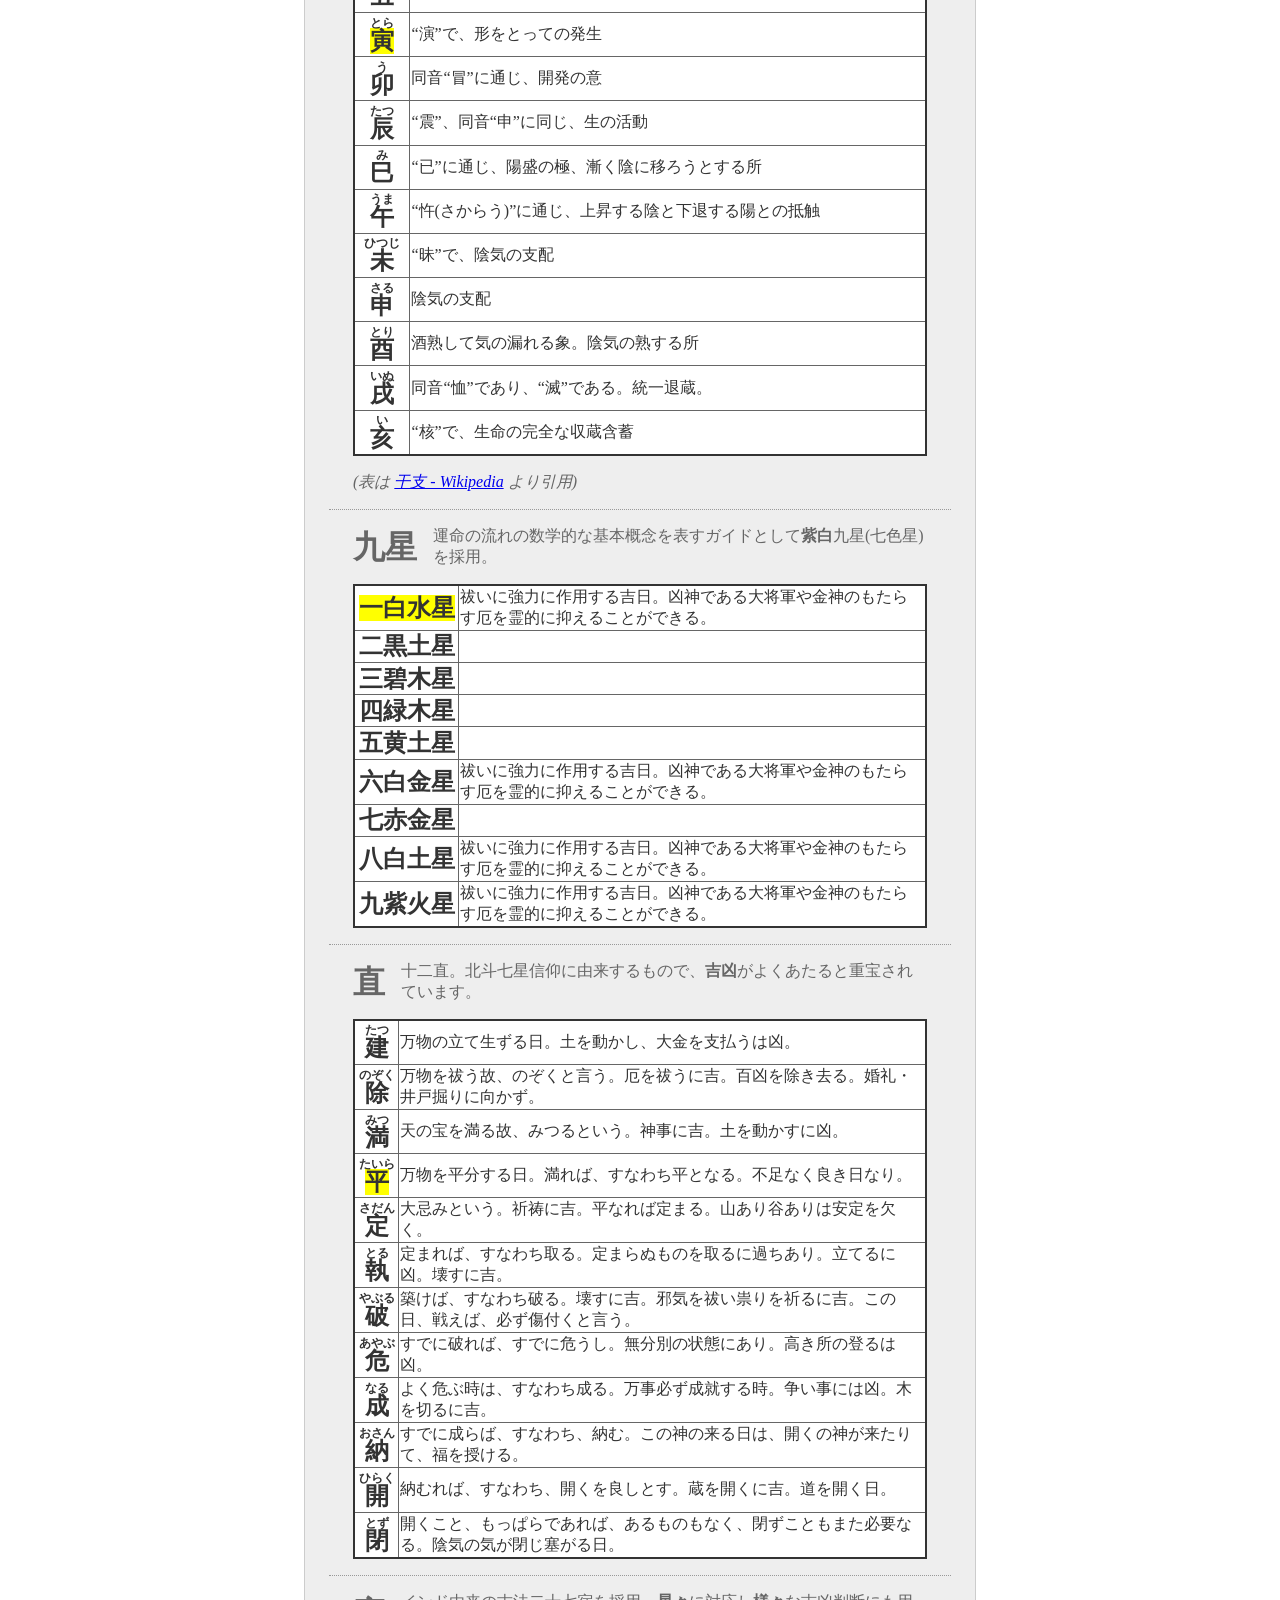
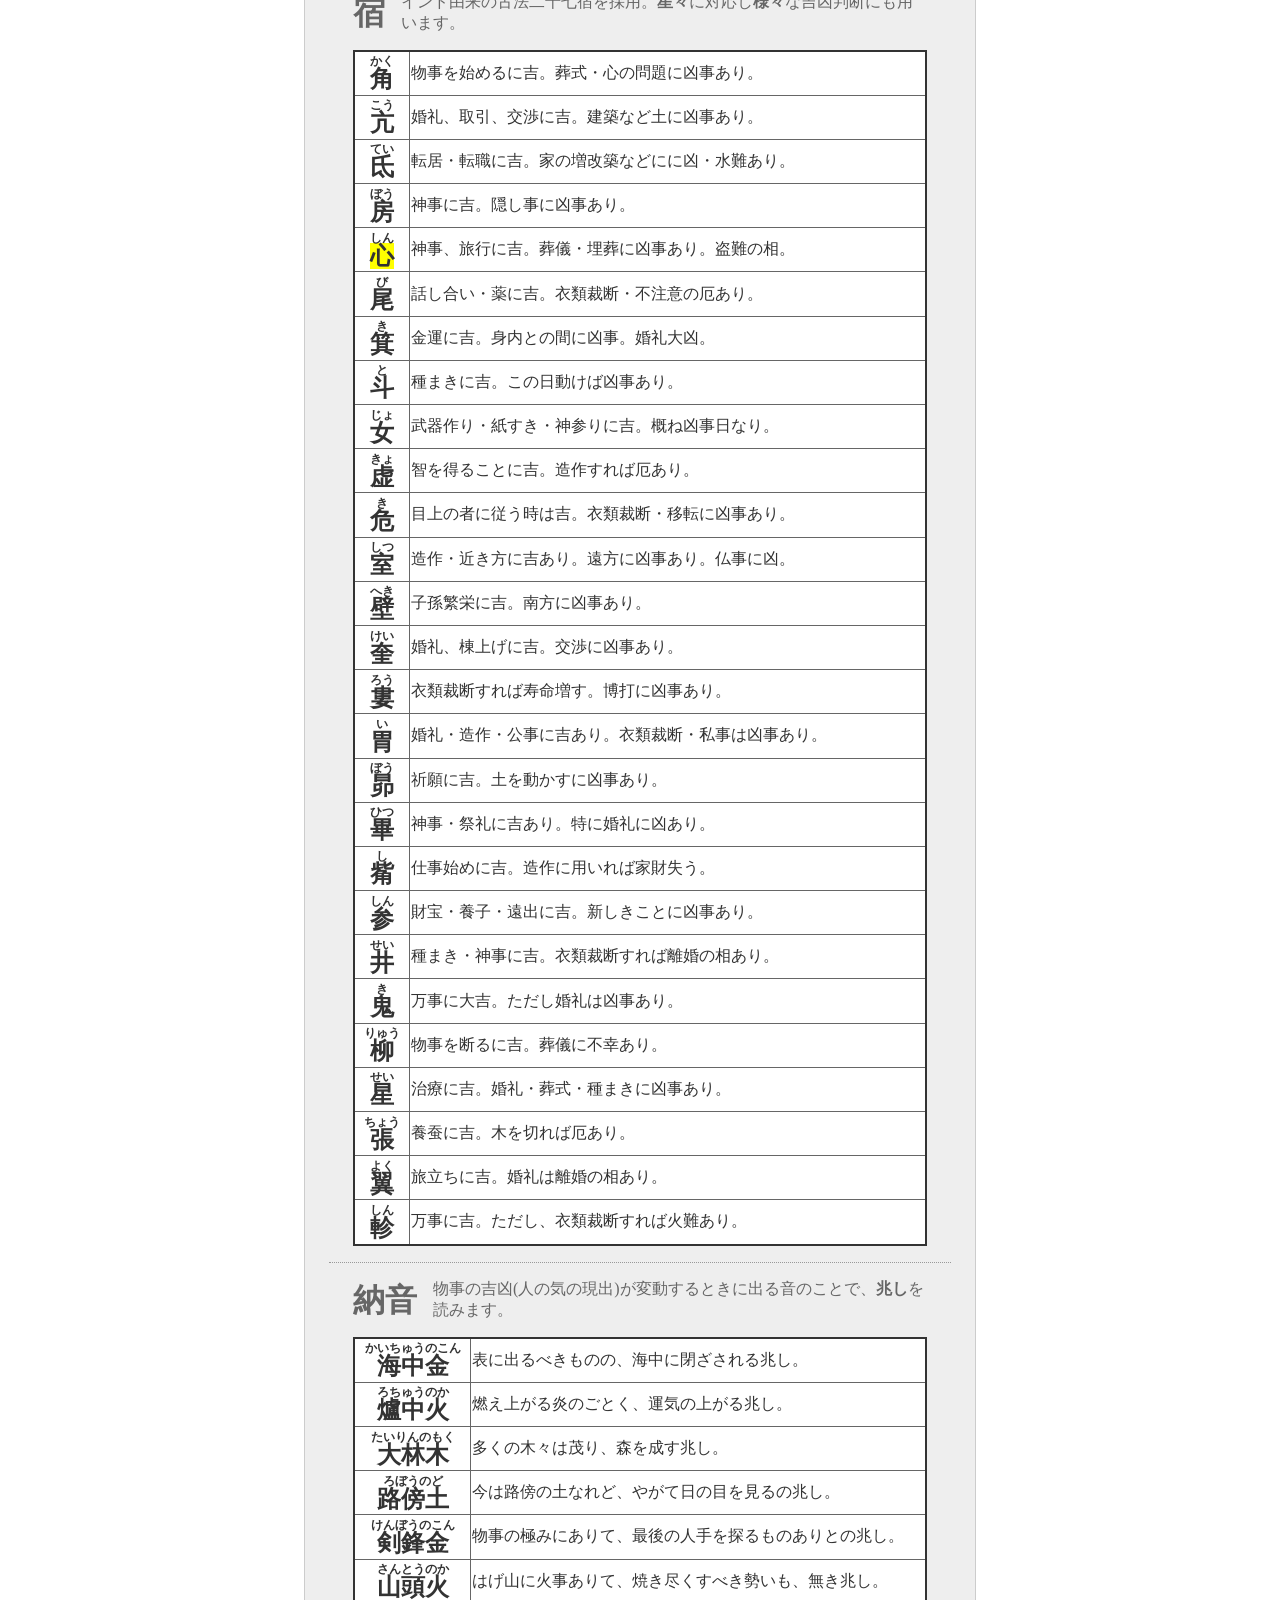
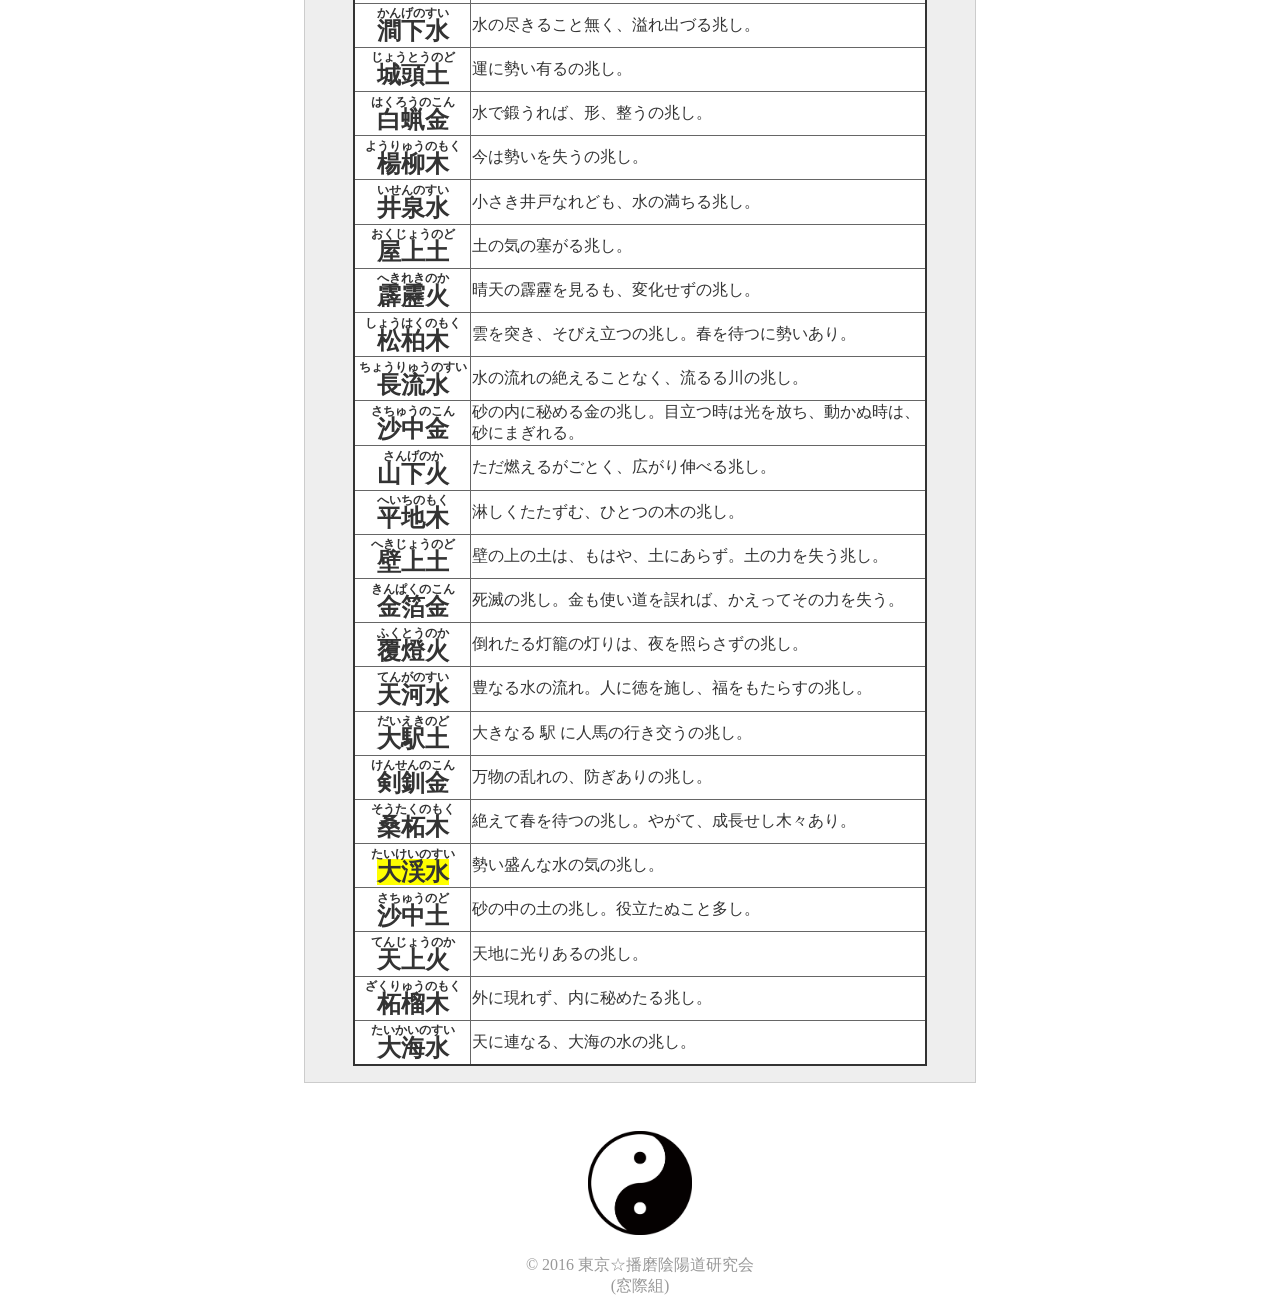
==== commit 3137c699: "Updates" ====
--- a/index.html
+++ b/index.html
@@ -8,35 +8,27 @@
         <link rel="apple-touch-icon" sizes="180x180" href="/favicon.png" />
         <link rel="stylesheet" type="text/css" href="koyomi.css" />
         <link rel="stylesheet" type="text/css" href="index.css" />
+        <link rel="stylesheet" type="text/css" href="Rekichu.css" />
         <link rel="stylesheet" type="text/css" href="Button.css" />
         <link rel="stylesheet" type="text/css" href="OldDateMonth.css" />
         <link rel="stylesheet" type="text/css" href="Explanations.css" />
     </head>
     <body>
-        <div id="toolbar">
-            <a href="#六輝" class="box"><div class="title">六輝</div><div class="rokki"></div></a><!--
-            --><a href="#干支" class="box"><div class="title">干支</div><div class="eto"></div></a><!--
-            --><a href="#九星" class="box"><div class="title">九星</div><div class="kyusei"></div></a><!--
-            --><a href="#直" class="box"><div class="title">直</div><div class="choku"></div></a><!--
-            --><a href="#宿" class="box"><div class="title">宿</div><div class="shuku"></div></a><!--
-            --><a href="#納音" class="box"><div class="title">納音</div><div class="nattin"></div></a> 
-        </div>
         <div id="koyomi">
             <div id="gotoMonth"></div>
             <a href="#" id="today"><img class="header" src="img/Five_Elements_and_Pentagram.png" /></a>
 
             <div id="old-date-month"></div>
-            
-            <a href="#六輝" class="box"><div class="title">六輝</div><div class="rokki"></div></a><!--
-            --><a href="#干支" class="box"><div class="title">干支</div><div class="eto"></div></a><!--
-            --><a href="#九星" class="box"><div class="title">九星</div><div class="kyusei"></div></a><!--
-            --><a href="#直" class="box"><div class="title">直</div><div class="choku"></div></a><!--
-            --><a href="#宿" class="box"><div class="title">宿</div><div class="shuku"></div></a><!--
-            --><a href="#納音" class="box"><div class="title">納音</div><div class="nattin"></div></a> 
-            
+            <div id="rekichu"></div>
             <p id="tags"></p>
             
             <img class="footer" src="img/4×5.png" />
+            <div id="peatix">
+                <a href="http://tokyo-harima.peatix.com">
+                    <div>☆東京×播磨プロジェクト☆</div>
+                    <div>各講座のご案内はこちら。</div>
+                </a>
+            </div>
         </div>
         <div id="explanation">
             <!-- 解説 -->
@@ -47,8 +39,8 @@
         </div>
         
         <div id="top-container"></div>
-        
-        <address>&copy; 2016 東京☆播磨陰陽道研究会<br />(窓際組)</address>
+
+        <div id="copyright-box"></div>
 
         <script type="text/javascript" src="main.bundle.js"></script>
     </body>
--- a/koyomi.css
+++ b/koyomi.css
@@ -5,12 +5,10 @@
 #koyomi {
     text-align: center;
 }
-#koyomi a:link,
-.box:link {
+#koyomi a:link {
     text-decoration: none;
 }
-#koyomi a:hover,
-.box:hover {
+#koyomi a:hover {
     background-color: #cccccc;
 }
 .keyNumber {
--- a/index.css
+++ b/index.css
@@ -9,34 +9,6 @@
 }
 #koyomi a#today:hover {
     background-color: transparent;
-}
-.box {
-    box-shadow: 3px 3px 3px rgba(0,0,0,0.2);
-    line-height: 1.0;
-}
-a.box:nth-child(2n):hover {
-    background-color:#333333;
-}
-.box {
-    background-color: #666666;
-    color: white;
-    display: inline-block;
-    position: relative;
-}
-.box .title {
-    color: #cccccc;
-    text-align: left;
-}
-.box div:last-child {
-    font-weight: bold;
-    position: absolute;
-    text-align: right;
-}
-.box:nth-child(2n+1) {
-    background-color: #999999;
-}
-.box:nth-child(2n+1) .title {
-    color: white;
 }
 #tags .tag {
     border: 1px solid black;
@@ -60,33 +32,22 @@
     border-color: darkgray;
     color: gray;
 }
-#toolbar {
-    background-color: #666666;
-    position: fixed;
-    top: -16.6vw;
-    left: 0;
-    opacity: 0;
-    transition: all 0.25s;
-    z-index: 2;
-    width: 100%;
-}
-#toolbar.visible {
-    top: 0;
-    opacity: 1;
-}
-#toolbar .box {
-    padding: 0;
-    margin: 0;
-    display: block;
-    float: left;
-    width: 16.6vw;
-    height: 16.6vw;
-}
 .marked {
     background-color: yellow;
 }
 #top-container {
     position: fixed;
+}
+#peatix a {
+    border: 1px solid #669966;
+    background: linear-gradient(to bottom, #99cc99, #66cc66);
+    background: -webkit-linear-gradient(to bottom, #99cc99, #66cc66);
+    color: white;
+    border-radius: 0.25em;
+    display: inline-block;
+    margin: 0.25em auto 0;
+    padding: 0.25em 0.5em;
+    text-shadow: 1px 1px #339933;
 }
 
 /* month */
@@ -185,32 +146,8 @@
     #gotoMonth a {
         font-size: 1.5em;
     }
-    .box {
-        font-size: 1.8em;
-        margin: 0.3em;
-        padding: 0.1em;
-        width: 3.2em;
-        height: 3.2em;
-    }
-    .box .title {
-        font-size: 0.75em;
-    }
-    .box div:last-child {
-        right: 0.1em;
-        bottom: 0.1em;
-    }
     #tags {
         margin: 0.1em auto 1em auto;
-    }
-    #toolbar {
-        width: 42em;
-        margin-left: calc((100% - 42em) / 2);
-        margin-left: -webkit-calc((100% - 42em) / 2);
-        margin-right: auto;
-    }
-    #toolbar .box {
-        width: 16.66%;
-        height: 2em;
     }
     #explanation {
         margin: 2em auto;
@@ -251,27 +188,8 @@
         left: 7vw;
         top: 6vw;
     }
-    .box {
-        font-size: 7vw;
-        margin: 2vw;
-        padding: 1vw;
-        width: 24vw;
-        height: 24vw;
-    }
-    .box .title {
-        font-size: 5vw;
-    }
-    .box div:last-child {
-        right: 1vw;
-        bottom: 1vw;
-    }
     #tags {
         margin: 1vw auto;
-    }
-    #toolbar .nattin {
-        white-space: nowrap;
-        width: 2em;
-        overflow: hidden;
     }
     #explanation {
         margin: 5vw;
--- a/Rekichu.css
+++ b/Rekichu.css
@@ -0,0 +1,107 @@
+.rekichu__item {
+    box-shadow: 3px 3px 3px rgba(0,0,0,0.2);
+    line-height: 1.0;
+    background-color: #666666;
+    color: white;
+    display: inline-block;
+    position: relative;
+}
+.rekichu__item:hover {
+    background-color:#333333;
+}
+.rekichu__item:nth-child(2n) {
+    background-color: #999999;
+}
+.rekichu__item:nth-child(2n):hover {
+    background-color: #cccccc;
+}
+
+.rekichu__title {
+    color: #cccccc;
+    text-align: left;
+}
+.rekichu__item:nth-child(2n) .rekichu__title {
+    color: white;
+}
+
+.rekichu__content {
+    font-weight: bold;
+    position: absolute;
+    text-align: right;
+}
+
+.rekichu__toolbar {
+    background-color: #999999;
+    position: fixed;
+    top: -16.6vw;
+    left: 0;
+    opacity: 0;
+    transition: all 0.25s;
+    z-index: 2;
+    width: 100%;
+}
+.rekichu--visible {
+    top: 0;
+    opacity: 1;
+}
+.rekichu__toolbar .rekichu__item {
+    padding: 0;
+    margin: 0;
+    display: block;
+    float: left;
+    width: 16.6vw;
+    height: 16.6vw;
+}
+
+@media (min-width: 769px) {
+    /* PC・タブレット用表示 */
+    .rekichu__item {
+        font-size: 1.8em;
+        margin: 0.3em;
+        padding: 0.1em;
+        width: 3.2em;
+        height: 3.2em;
+    }
+    .rekichu__title {
+        font-size: 0.75em;
+    }
+    .rekichu__content {
+        right: 0.1em;
+        bottom: 0.1em;
+    }
+
+    .rekichu__toolbar {
+        width: 42em;
+        margin-left: calc((100% - 42em) / 2);
+        margin-left: -webkit-calc((100% - 42em) / 2);
+        margin-right: auto;
+    }
+    .rekichu__toolbar .rekichu__item {
+        width: 16.66%;
+        height: 2em;
+    }
+}
+@media (max-width: 768px) {
+    /* モバイル用デザイン */
+    .rekichu__item {
+        font-size: 7vw;
+        margin: 2vw;
+        padding: 1vw;
+        width: 24vw;
+        height: 24vw;
+    }
+    .rekichu__title {
+        font-size: 5vw;
+    }
+    .rekichu__content {
+        right: 1vw;
+        bottom: 1vw;
+    }
+
+    .rekichu__toolbar .rekichu__content {
+        white-space: nowrap;
+        width: 2em;
+        overflow: hidden;
+    }
+}
+
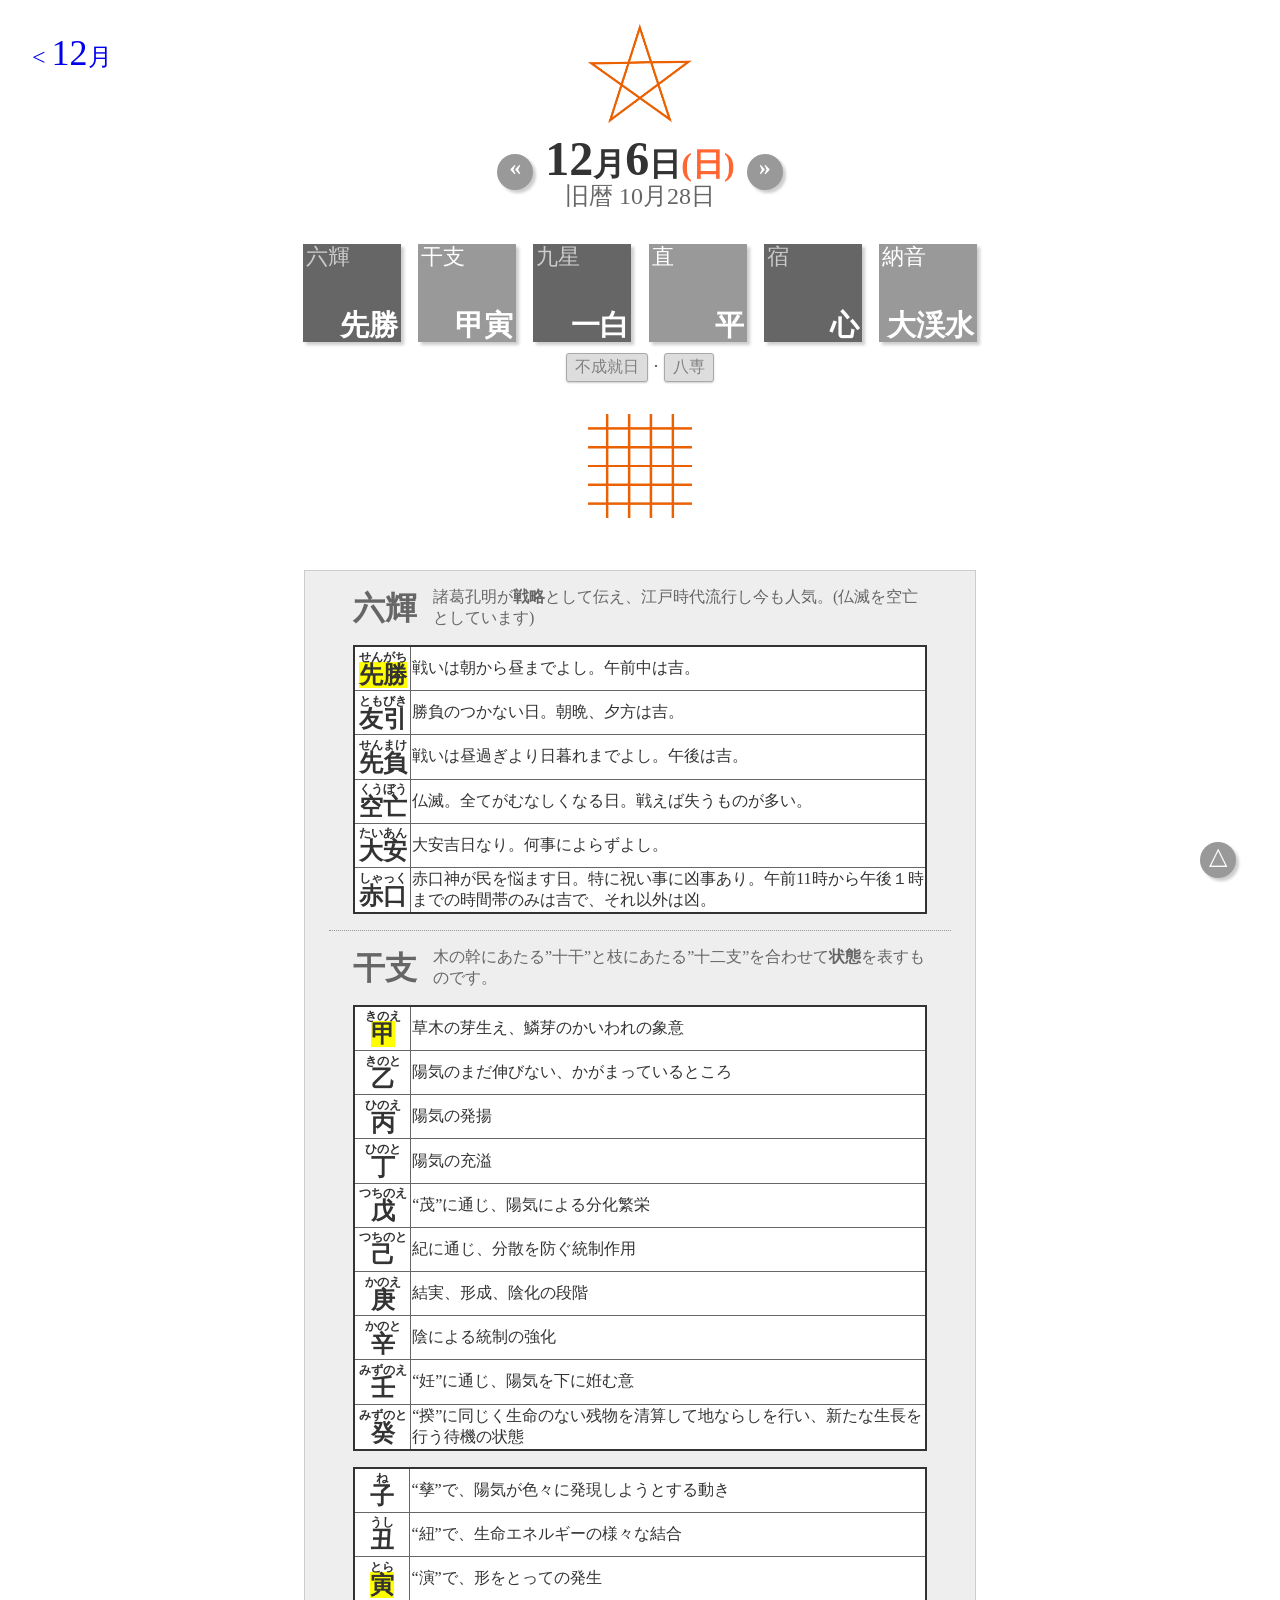
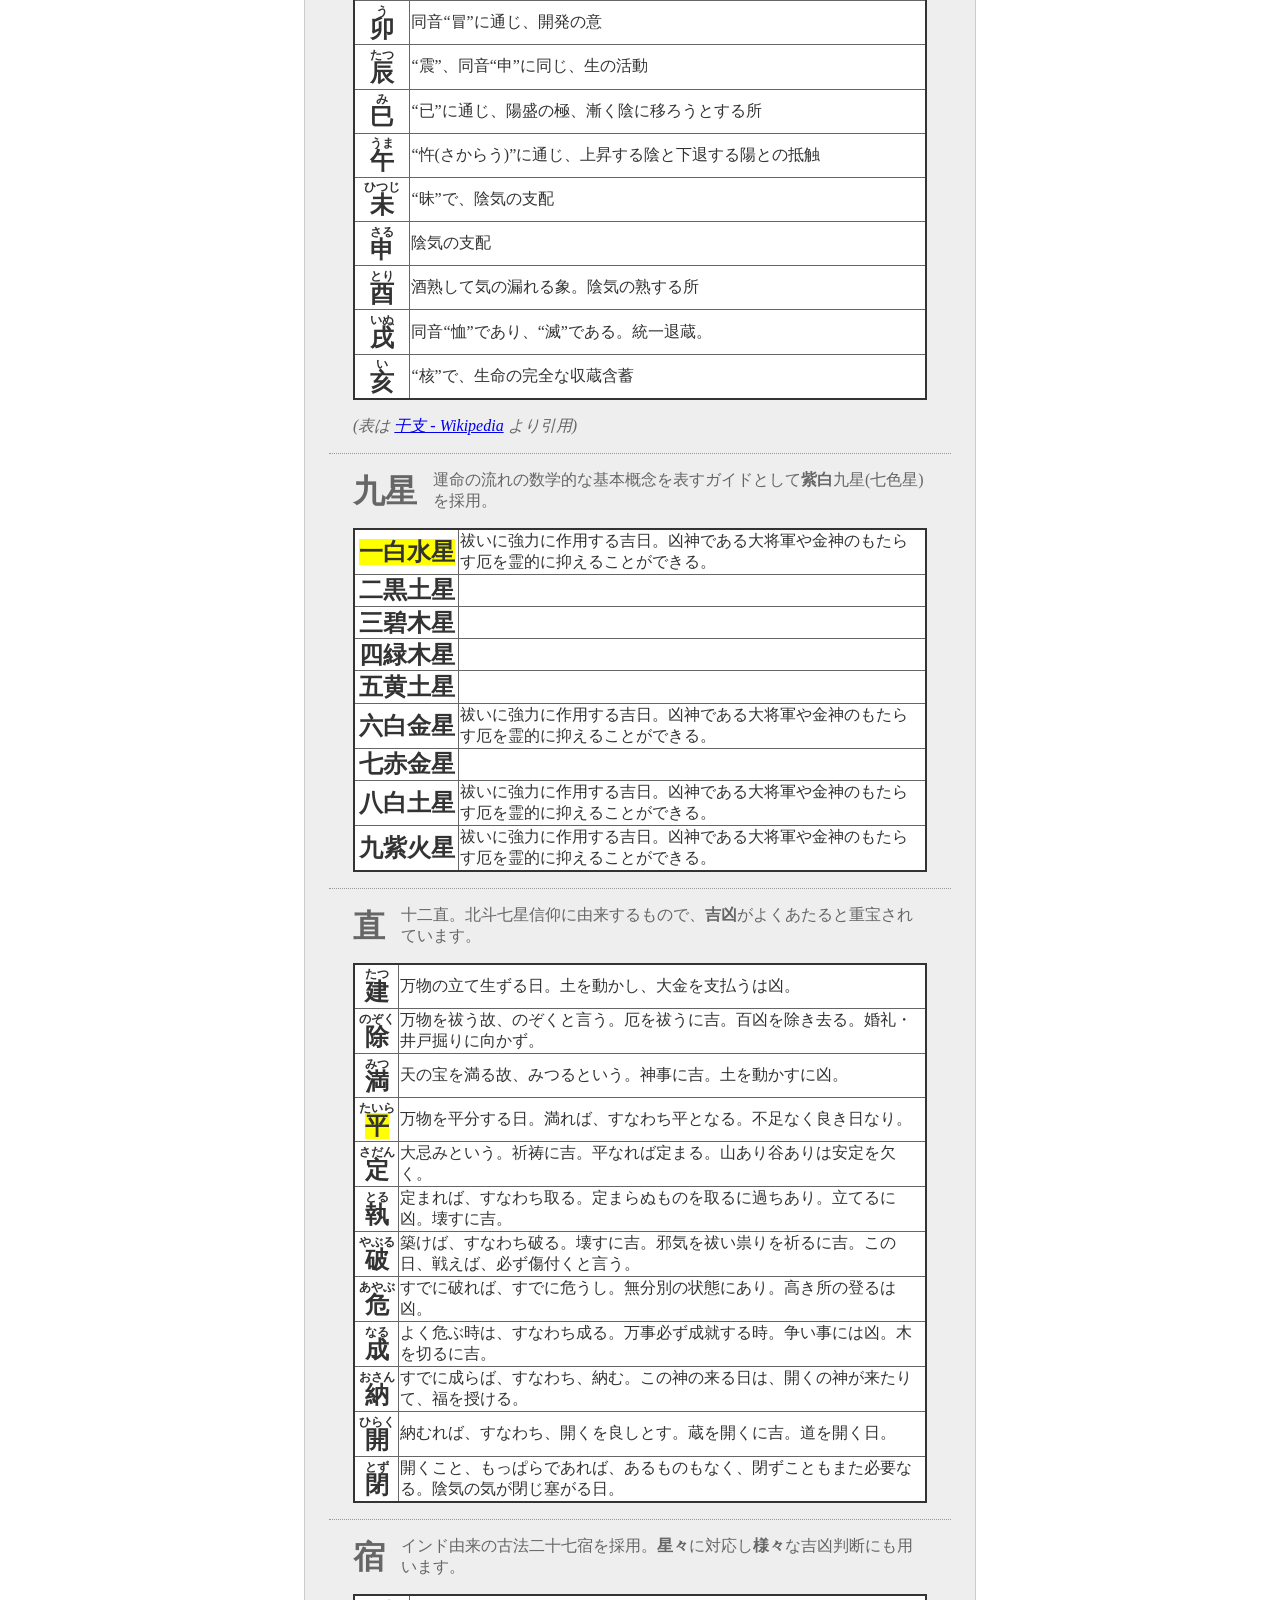
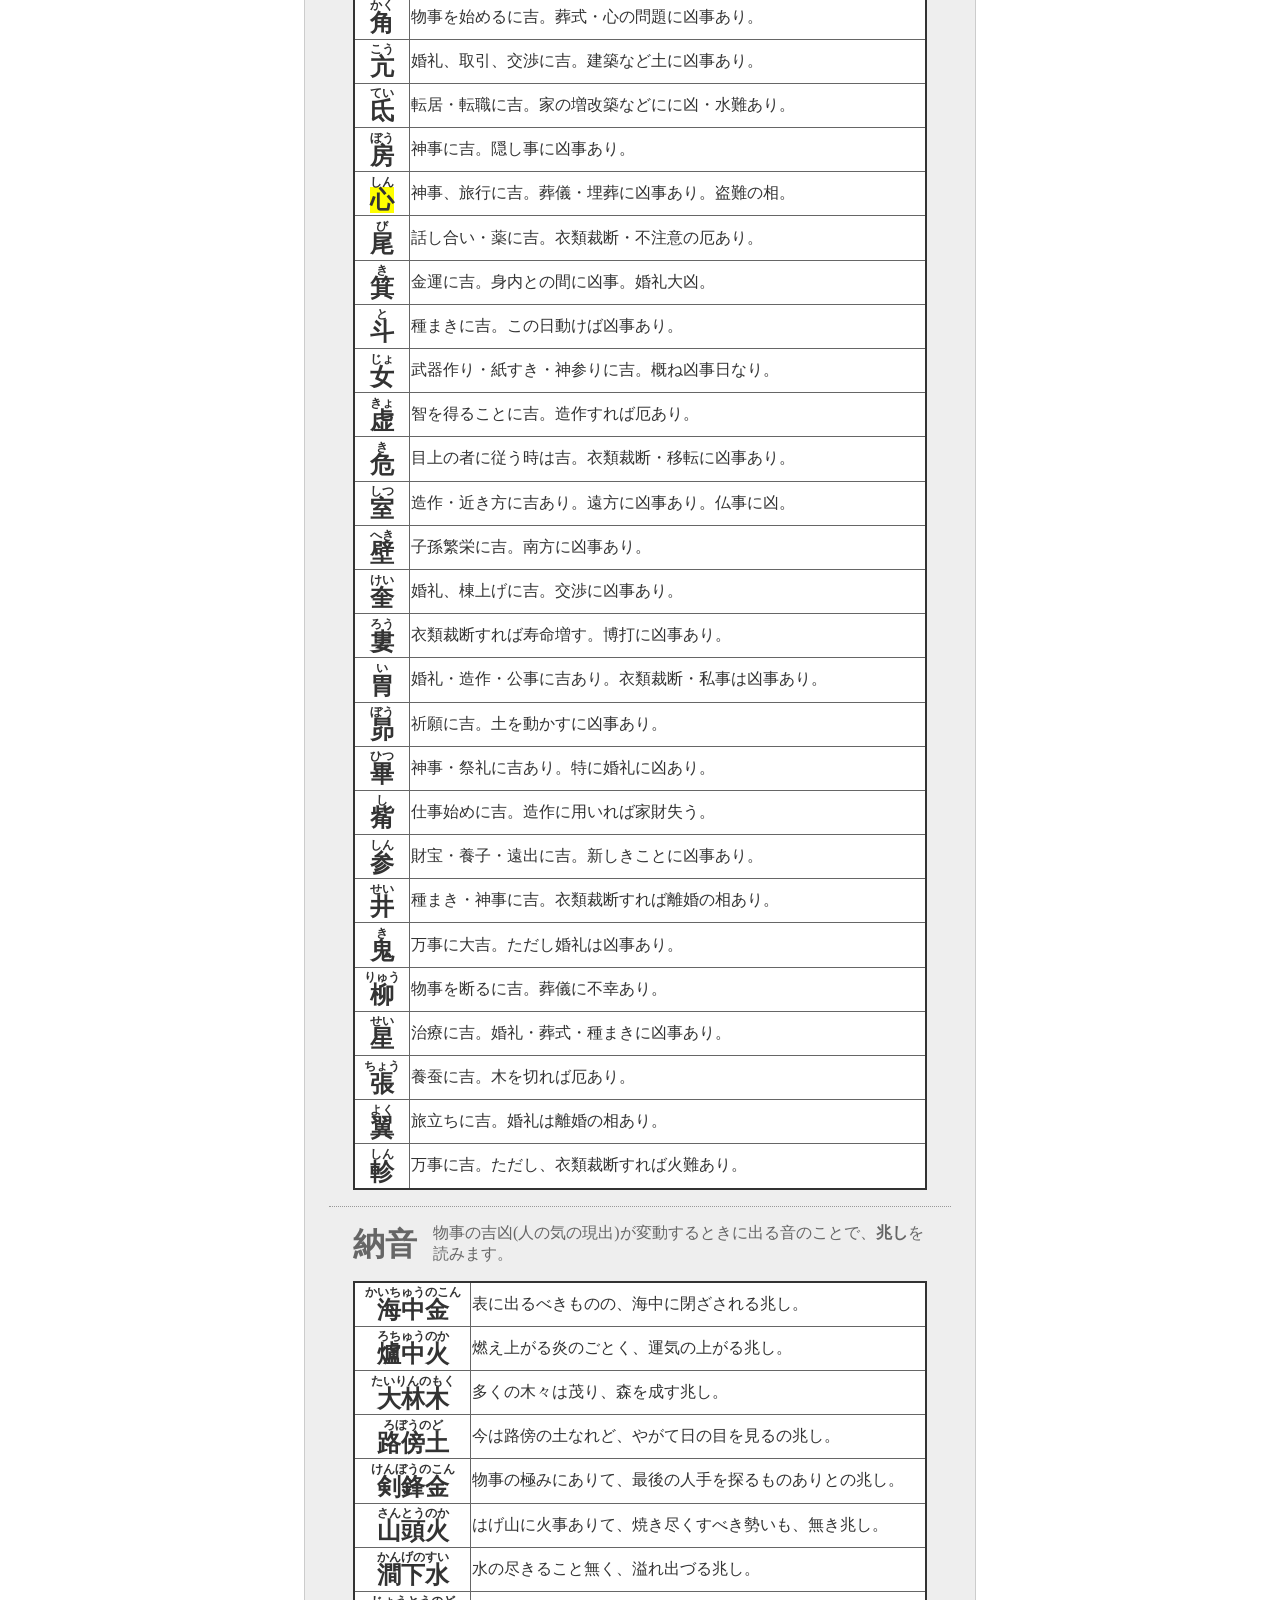
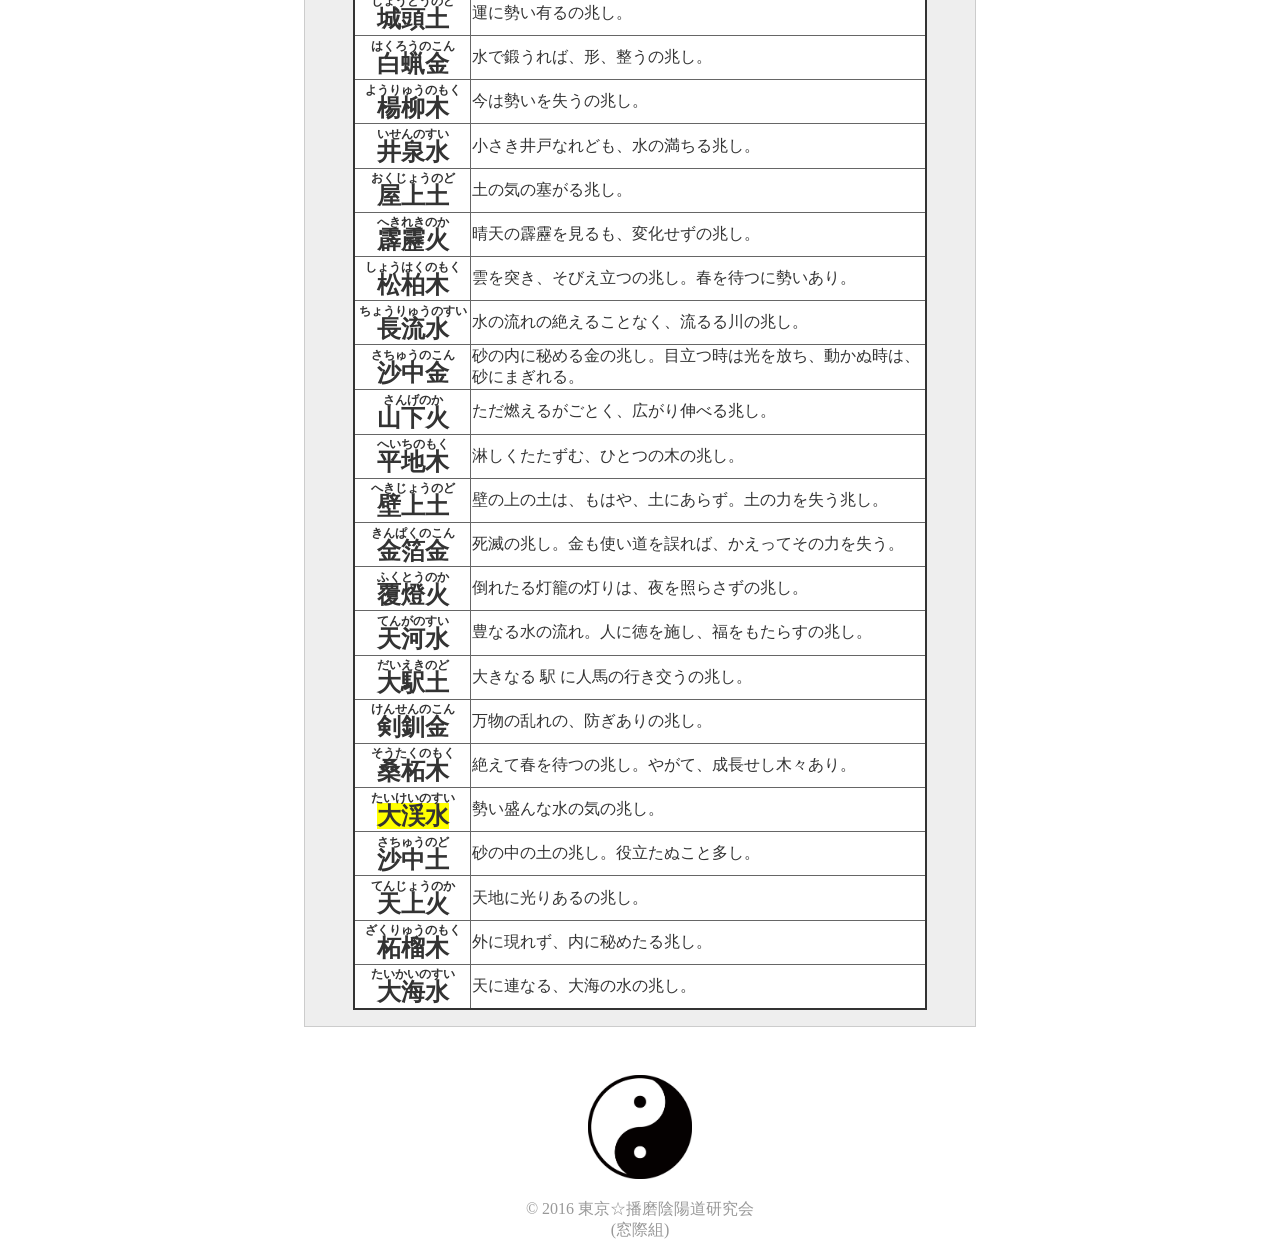
==== commit 086c6398: "Updates" ====
--- a/index.html
+++ b/index.html
@@ -23,12 +23,6 @@
             <p id="tags"></p>
             
             <img class="footer" src="img/4×5.png" />
-            <div id="peatix">
-                <a href="http://tokyo-harima.peatix.com">
-                    <div>☆東京×播磨プロジェクト☆</div>
-                    <div>各講座のご案内はこちら。</div>
-                </a>
-            </div>
         </div>
         <div id="explanation">
             <!-- 解説 -->
--- a/index.css
+++ b/index.css
@@ -37,17 +37,6 @@
 }
 #top-container {
     position: fixed;
-}
-#peatix a {
-    border: 1px solid #669966;
-    background: linear-gradient(to bottom, #99cc99, #66cc66);
-    background: -webkit-linear-gradient(to bottom, #99cc99, #66cc66);
-    color: white;
-    border-radius: 0.25em;
-    display: inline-block;
-    margin: 0.25em auto 0;
-    padding: 0.25em 0.5em;
-    text-shadow: 1px 1px #339933;
 }
 
 /* month */
